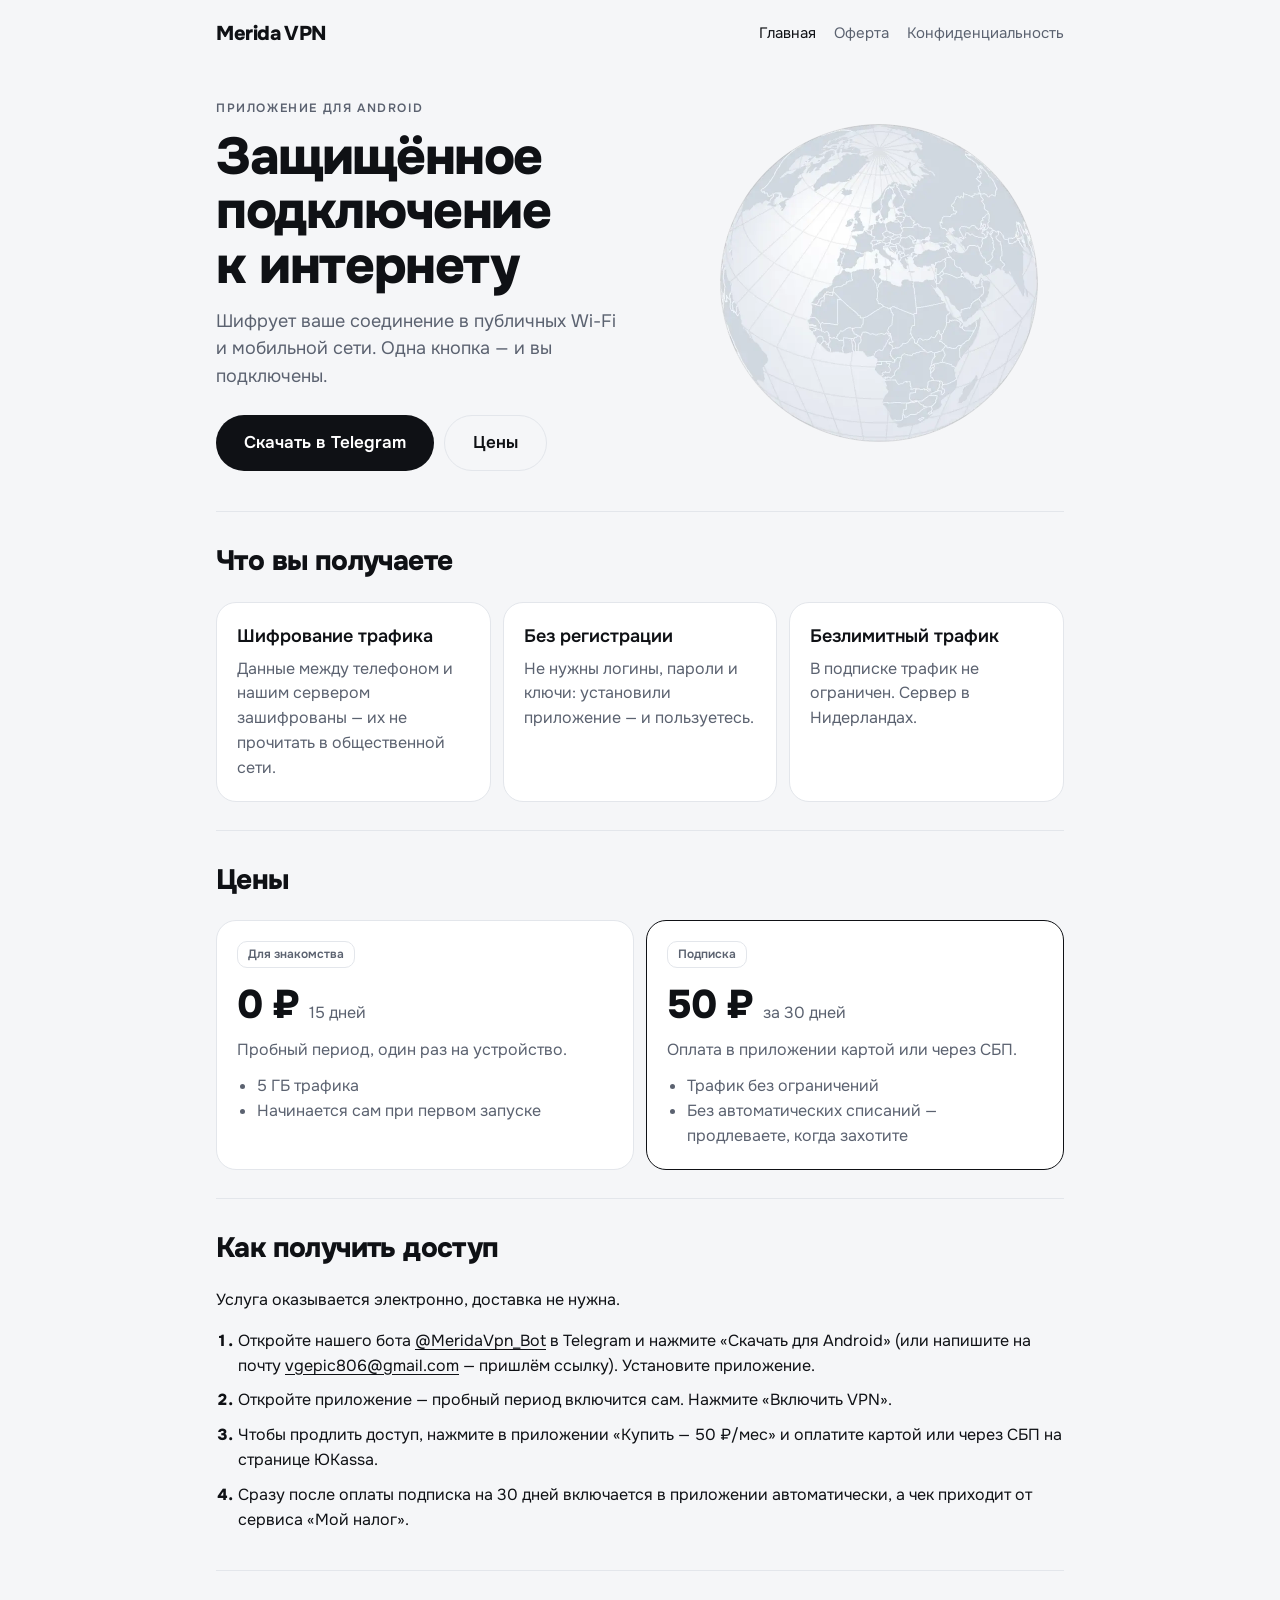
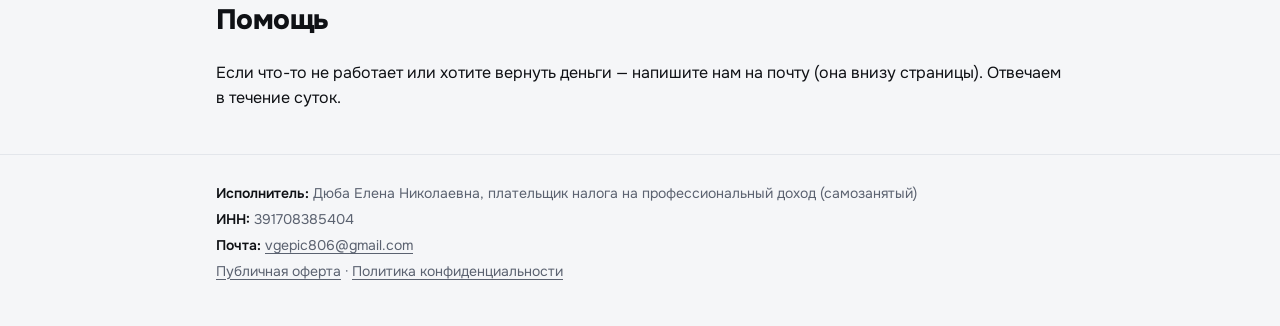
==== index.html @ 836cc964 "Site: download through @MeridaVpn_Bot Co-Authored-By: Claude Opus 5.5 <noreply@anthropic.com> Claude" ====
<!doctype html>
<html lang="ru">
<head>
<meta charset="utf-8">
<meta name="viewport" content="width=device-width, initial-scale=1">
<title>Merida VPN — защищённое подключение к интернету</title>
<meta name="description" content="Merida VPN: приложение для Android с защищённым VPN-подключением. 15 дней бесплатно, затем 50 ₽ в месяц.">
<link rel="stylesheet" href="style.css">
</head>
<body>
<div class="wrap">
  <header class="top">
    <a class="brand" href="index.html">Merida VPN</a>
    <nav class="links" aria-label="Разделы"><a href="index.html" aria-current="page">Главная</a><a href="oferta.html">Оферта</a><a href="privacy.html">Конфиденциальность</a></nav>
  </header>
  <main>
    <div class="hero">
      <div>
        <span class="eyebrow">Приложение для Android</span>
        <h1>Защищённое подключение к интернету</h1>
        <p class="lead">Шифрует ваше соединение в публичных Wi-Fi и мобильной сети. Одна кнопка — и вы подключены.</p>
        <div class="actions">
          <a class="btn" href="https://t.me/MeridaVpn_Bot">Скачать в Telegram</a>
          <a class="btn ghost" href="#price">Цены</a>
        </div>
      </div>
      <img class="dark-img" src="globe-dark.webp" width="720" height="720" alt="Планета в приложении: выбранная страна приближается и подсвечивается">
      <img class="light-img" src="globe-light.webp" width="720" height="720" alt="">
    </div>

    <section>
      <h2>Что вы получаете</h2>
      <div class="grid">
        <div class="card"><h3>Шифрование трафика</h3><p>Данные между телефоном и нашим сервером зашифрованы — их не прочитать в общественной сети.</p></div>
        <div class="card"><h3>Без регистрации</h3><p>Не нужны логины, пароли и ключи: установили приложение — и пользуетесь.</p></div>
        <div class="card"><h3>Безлимитный трафик</h3><p>В подписке трафик не ограничен. Сервер в Нидерландах.</p></div>
      </div>
    </section>

    <section id="price">
      <h2>Цены</h2>
      <div class="grid">
        <div class="card plan">
          <span class="tag">Для знакомства</span>
          <div class="price">0 ₽ <small>15 дней</small></div>
          <p>Пробный период, один раз на устройство.</p>
          <ul><li>5 ГБ трафика</li><li>Начинается сам при первом запуске</li></ul>
        </div>
        <div class="card plan main">
          <span class="tag">Подписка</span>
          <div class="price">50 ₽ <small>за 30 дней</small></div>
          <p>Оплата в приложении картой или через СБП.</p>
          <ul><li>Трафик без ограничений</li><li>Без автоматических списаний — продлеваете, когда захотите</li></ul>
        </div>
      </div>
    </section>

    <section id="how">
      <h2>Как получить доступ</h2>
      <p class="muted" style="margin-top:0">Услуга оказывается электронно, доставка не нужна.</p>
      <ol class="steps">
        <li>Откройте нашего бота <a href="https://t.me/MeridaVpn_Bot">@MeridaVpn_Bot</a> в Telegram и нажмите «Скачать для Android» (или напишите на почту <a href="mailto:vgepic806@gmail.com">vgepic806@gmail.com</a> — пришлём ссылку). Установите приложение.</li>
        <li>Откройте приложение — пробный период включится сам. Нажмите «Включить VPN».</li>
        <li>Чтобы продлить доступ, нажмите в приложении «Купить — 50 ₽/мес» и оплатите картой или через СБП на странице ЮKassa.</li>
        <li>Сразу после оплаты подписка на 30 дней включается в приложении автоматически, а чек приходит от сервиса «Мой налог».</li>
      </ol>
    </section>

    <section>
      <h2>Помощь</h2>
      <p style="margin-top:0">Если что-то не работает или хотите вернуть деньги — напишите нам на почту (она внизу страницы). Отвечаем в течение суток.</p>
    </section>
  </main>
</div>
<footer class="req">
  <div class="wrap">
    <p><b>Исполнитель:</b> Дюба Елена Николаевна, плательщик налога на профессиональный доход (самозанятый)</p>
    <p><b>ИНН:</b> 391708385404</p>
    <p><b>Почта:</b> <a href="mailto:vgepic806@gmail.com">vgepic806@gmail.com</a></p>
    <p><a href="oferta.html">Публичная оферта</a> · <a href="privacy.html">Политика конфиденциальности</a></p>
  </div>
</footer>
</body>
</html>
---- style.css ----
/* Сайт сервиса (GitHub Pages). Цвета и шрифт — как в приложении. */
@font-face { font-family: "Onest"; font-weight: 400; font-display: swap; src: url("fonts/onest_regular.ttf") format("truetype"); }
@font-face { font-family: "Onest"; font-weight: 600; font-display: swap; src: url("fonts/onest_semibold.ttf") format("truetype"); }
@font-face { font-family: "Onest"; font-weight: 800; font-display: swap; src: url("fonts/onest_extrabold.ttf") format("truetype"); }

:root {
  --bg: #F5F6F8; --fg: #0F1115; --sub: #5B6270; --surface: #FFFFFF; --border: #E3E6EB;
  --accent: #0F1115; --on-accent: #FFFFFF; --green: #1E9E63;
  color-scheme: light;
}
@media (prefers-color-scheme: dark) {
  :root {
    --bg: #0E1014; --fg: #F2F4F7; --sub: #8E95A3; --surface: #171A20; --border: #242833;
    --accent: #F2F4F7; --on-accent: #0E1014; --green: #4CC38A;
    color-scheme: dark;
  }
}

* { box-sizing: border-box; }
html { -webkit-text-size-adjust: 100%; }
body {
  margin: 0; background: var(--bg); color: var(--fg);
  font: 400 16px/1.55 "Onest", system-ui, -apple-system, "Segoe UI", Roboto, sans-serif;
}
a { color: inherit; text-underline-offset: 3px; }
.wrap { max-width: 880px; margin: 0 auto; padding: 0 16px; }

header.top { display: flex; align-items: center; gap: 16px; padding: 18px 0; }
.brand { font-weight: 800; font-size: 20px; letter-spacing: -0.4px; text-decoration: none; flex: 1; }
nav.links { display: flex; gap: 18px; font-size: 15px; color: var(--sub); }
nav.links a { text-decoration: none; }
nav.links a:hover, nav.links a[aria-current="page"] { color: var(--fg); }

.hero { display: grid; grid-template-columns: 1.1fr 0.9fr; align-items: center; gap: 24px; padding: 28px 0 40px; }
.eyebrow { font-size: 12px; font-weight: 600; letter-spacing: 1.6px; color: var(--sub); text-transform: uppercase; }
h1 { font-size: clamp(34px, 7vw, 52px); line-height: 1.05; letter-spacing: -1.4px; font-weight: 800; margin: 10px 0 14px; text-wrap: balance; }
.lead { font-size: 18px; color: var(--sub); margin: 0 0 24px; max-width: 34ch; }
.hero img { width: 100%; max-width: 360px; height: auto; justify-self: center; }
.hero .light-img { display: none; }
@media (prefers-color-scheme: light) { .hero .light-img { display: block; } .hero .dark-img { display: none; } }

.btn {
  display: inline-flex; align-items: center; justify-content: center; gap: 10px;
  height: 56px; padding: 0 28px; border-radius: 28px;
  background: var(--accent); color: var(--on-accent); font-weight: 600; font-size: 17px; text-decoration: none;
}
.btn.ghost { background: transparent; color: var(--fg); border: 1.5px solid var(--border); }
.actions { display: flex; flex-wrap: wrap; gap: 10px; }

section { padding: 28px 0; border-top: 1px solid var(--border); }
h2 { font-size: 28px; letter-spacing: -0.6px; font-weight: 800; margin: 0 0 18px; }
h3 { font-size: 18px; font-weight: 600; margin: 0 0 6px; }

.grid { display: grid; grid-template-columns: repeat(auto-fit, minmax(240px, 1fr)); gap: 12px; }
.card { background: var(--surface); border: 1px solid var(--border); border-radius: 20px; padding: 20px; }
.card p { margin: 0; color: var(--sub); }

.plan .price { font-size: 40px; font-weight: 800; letter-spacing: -1px; margin: 6px 0 2px; }
.plan .price small { font-size: 16px; font-weight: 400; color: var(--sub); letter-spacing: 0; }
.plan ul { margin: 12px 0 0; padding-left: 20px; color: var(--sub); }
.plan.main { border-color: var(--fg); }
.tag { display: inline-block; font-size: 12px; font-weight: 600; padding: 3px 10px; border-radius: 10px; border: 1px solid var(--border); color: var(--sub); }

ol.steps { margin: 0; padding-left: 22px; }
ol.steps li { margin-bottom: 10px; }
ol.steps li::marker { font-weight: 800; }

.doc { padding: 12px 0 40px; max-width: 720px; }
.doc h1 { font-size: clamp(28px, 6vw, 38px); }
.doc h2 { font-size: 20px; margin: 28px 0 8px; letter-spacing: -0.2px; }
.doc p, .doc li { color: var(--fg); }
.doc .muted { color: var(--sub); }

footer.req { border-top: 1px solid var(--border); padding: 24px 0 40px; color: var(--sub); font-size: 14px; }
footer.req b { color: var(--fg); font-weight: 600; }
footer.req p { margin: 4px 0; }

@media (max-width: 640px) {
  .hero { grid-template-columns: 1fr; padding-top: 8px; }
  .hero img { max-width: 260px; grid-row: 1; }
  nav.links { gap: 12px; font-size: 14px; }
  .btn { width: 100%; }
}
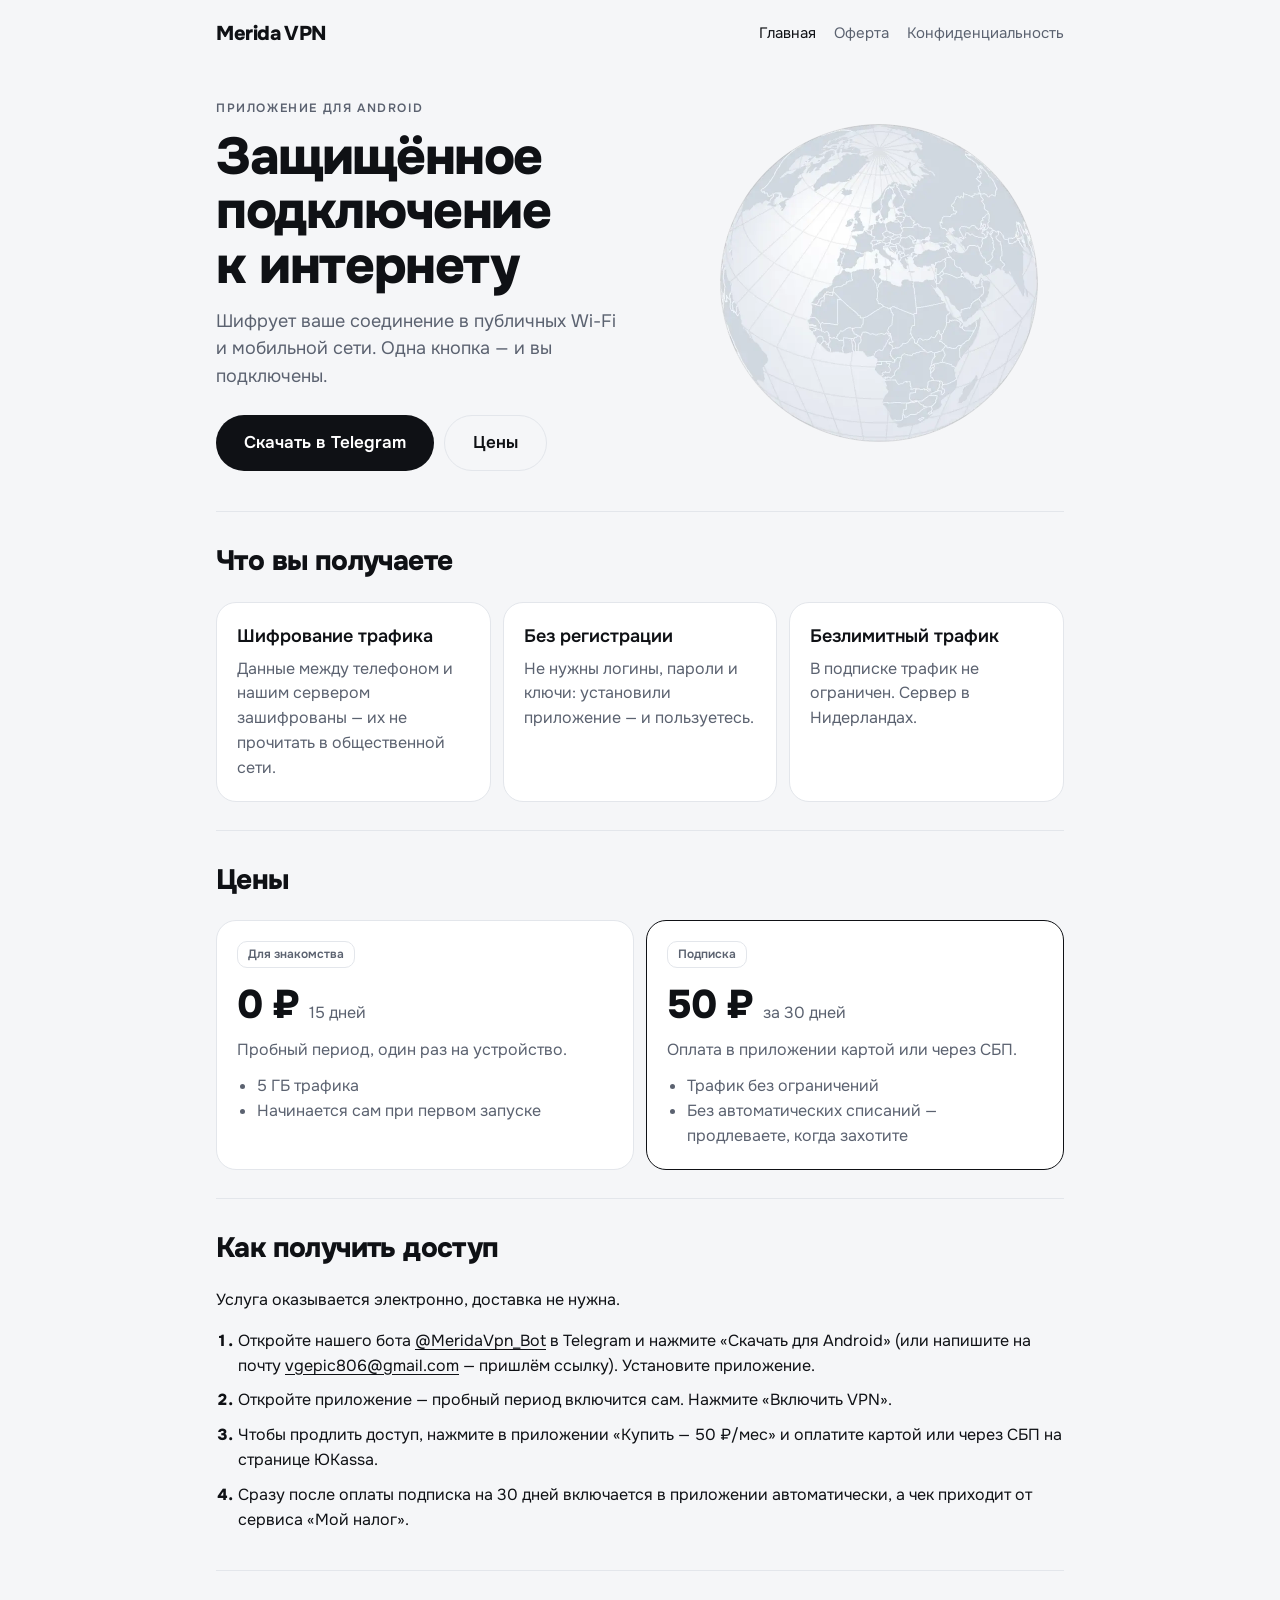
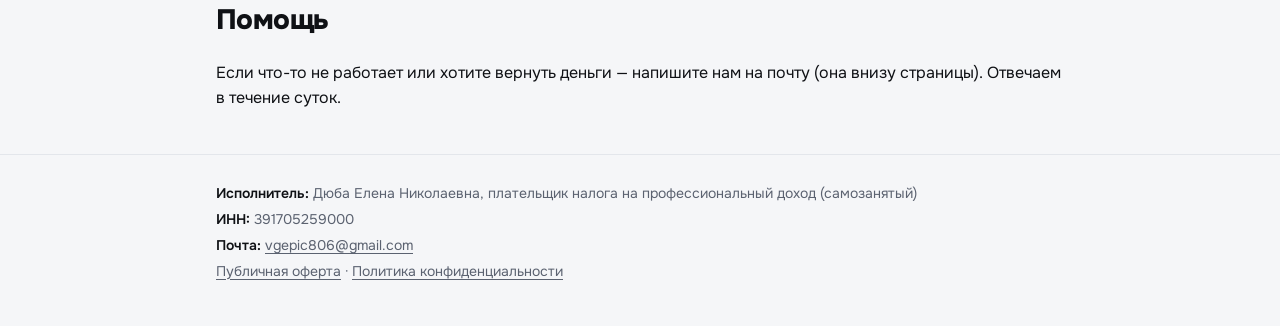
==== commit baf979f1: "Site: correct INN Co-Authored-By: Claude Opus 5.5 <noreply@anthropic.com> Claude-Session: https://cl" ====
--- a/index.html
+++ b/index.html
@@ -75,7 +75,7 @@
 <footer class="req">
   <div class="wrap">
     <p><b>Исполнитель:</b> Дюба Елена Николаевна, плательщик налога на профессиональный доход (самозанятый)</p>
-    <p><b>ИНН:</b> 391708385404</p>
+    <p><b>ИНН:</b> 391705259000</p>
     <p><b>Почта:</b> <a href="mailto:vgepic806@gmail.com">vgepic806@gmail.com</a></p>
     <p><a href="oferta.html">Публичная оферта</a> · <a href="privacy.html">Политика конфиденциальности</a></p>
   </div>
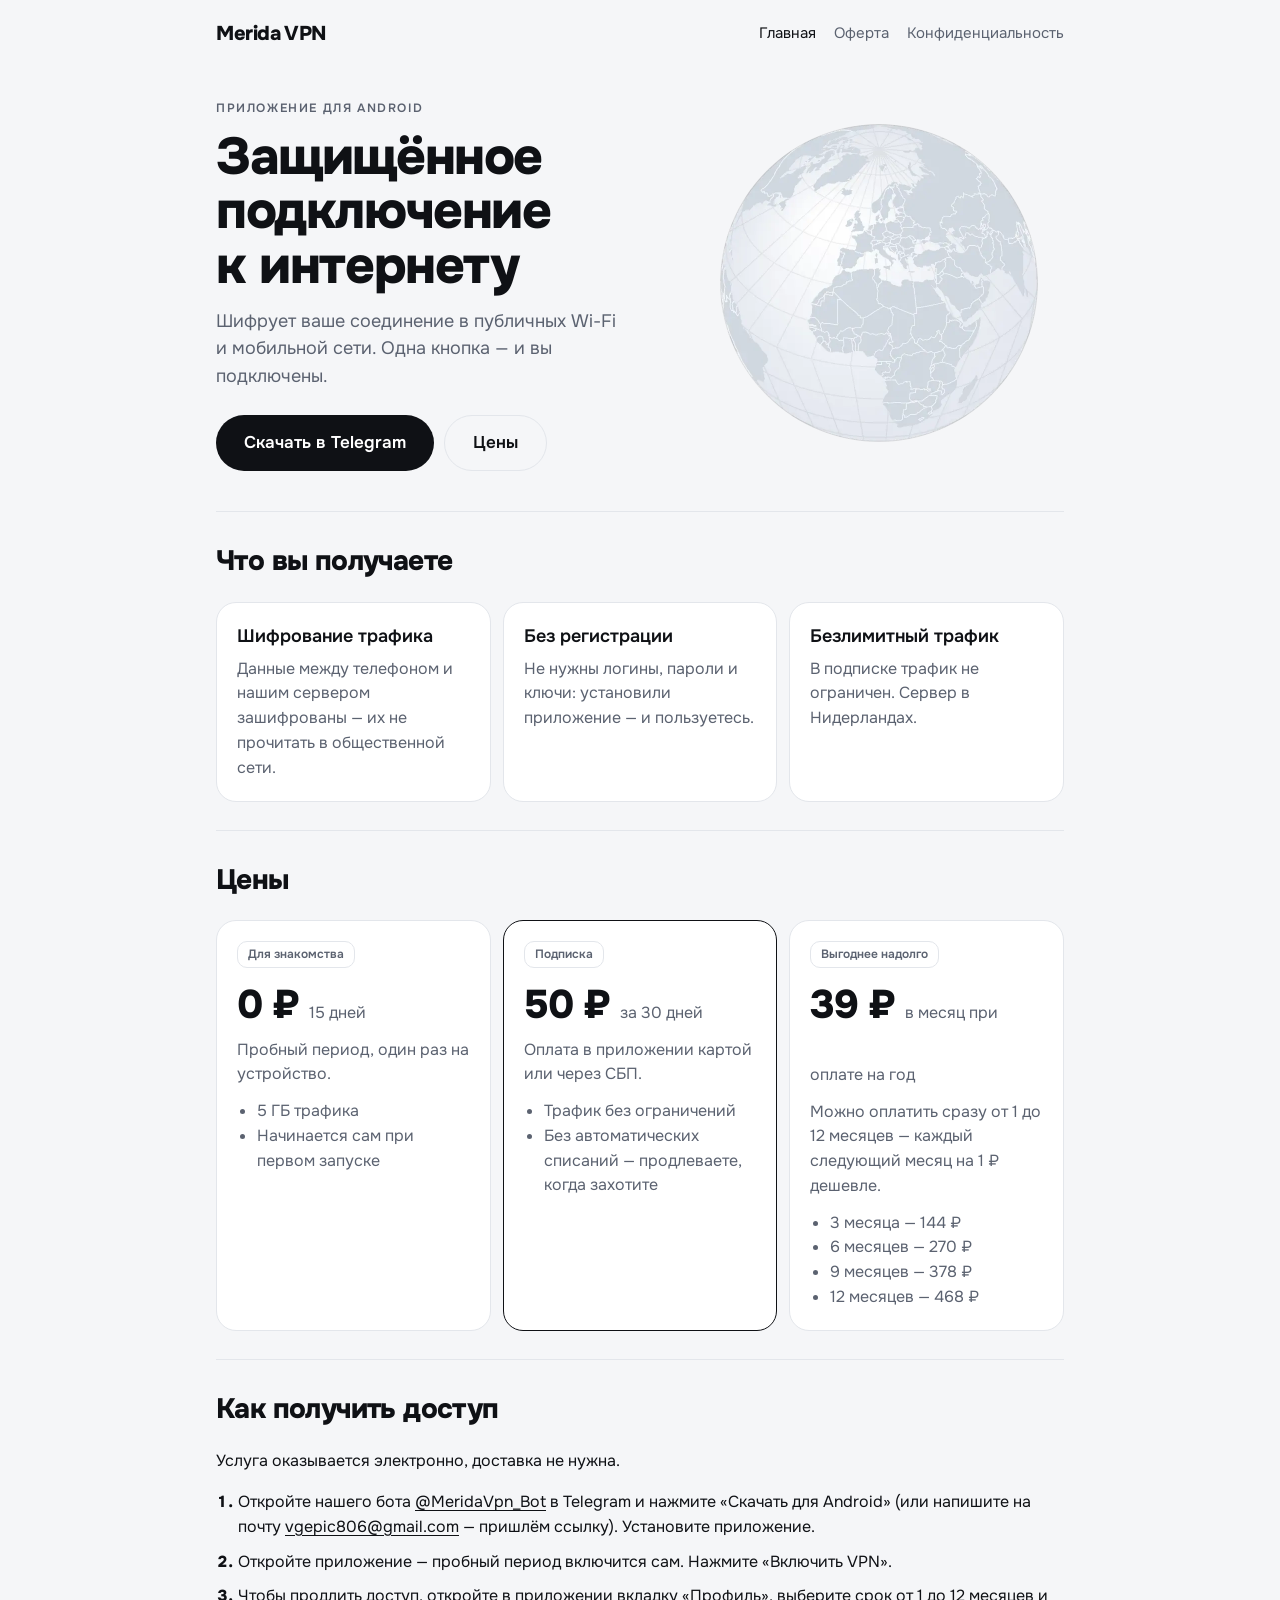
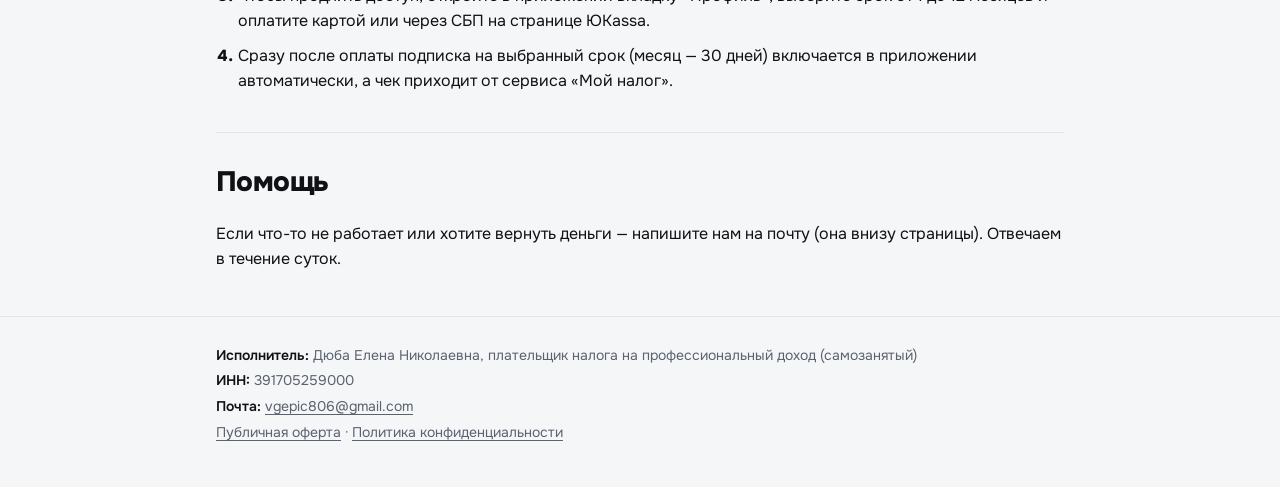
==== commit 69bc0435: "Site: multi-month prices, offer clause 3.2, bot archive Co-Authored-By: Claude Opus 5.5 <noreply@ant" ====
--- a/index.html
+++ b/index.html
@@ -4,7 +4,7 @@
 <meta charset="utf-8">
 <meta name="viewport" content="width=device-width, initial-scale=1">
 <title>Merida VPN — защищённое подключение к интернету</title>
-<meta name="description" content="Merida VPN: приложение для Android с защищённым VPN-подключением. 15 дней бесплатно, затем 50 ₽ в месяц.">
+<meta name="description" content="Merida VPN: приложение для Android с защищённым VPN-подключением. 15 дней бесплатно, затем от 39 ₽ в месяц.">
 <link rel="stylesheet" href="style.css">
 </head>
 <body>
@@ -52,6 +52,12 @@
           <p>Оплата в приложении картой или через СБП.</p>
           <ul><li>Трафик без ограничений</li><li>Без автоматических списаний — продлеваете, когда захотите</li></ul>
         </div>
+        <div class="card plan">
+          <span class="tag">Выгоднее надолго</span>
+          <div class="price">39 ₽ <small>в месяц при оплате на год</small></div>
+          <p>Можно оплатить сразу от 1 до 12 месяцев — каждый следующий месяц на 1 ₽ дешевле.</p>
+          <ul><li>3 месяца — 144 ₽</li><li>6 месяцев — 270 ₽</li><li>9 месяцев — 378 ₽</li><li>12 месяцев — 468 ₽</li></ul>
+        </div>
       </div>
     </section>
 
@@ -61,8 +67,8 @@
       <ol class="steps">
         <li>Откройте нашего бота <a href="https://t.me/MeridaVpn_Bot">@MeridaVpn_Bot</a> в Telegram и нажмите «Скачать для Android» (или напишите на почту <a href="mailto:vgepic806@gmail.com">vgepic806@gmail.com</a> — пришлём ссылку). Установите приложение.</li>
         <li>Откройте приложение — пробный период включится сам. Нажмите «Включить VPN».</li>
-        <li>Чтобы продлить доступ, нажмите в приложении «Купить — 50 ₽/мес» и оплатите картой или через СБП на странице ЮKassa.</li>
-        <li>Сразу после оплаты подписка на 30 дней включается в приложении автоматически, а чек приходит от сервиса «Мой налог».</li>
+        <li>Чтобы продлить доступ, откройте в приложении вкладку «Профиль», выберите срок от 1 до 12 месяцев и оплатите картой или через СБП на странице ЮKassa.</li>
+        <li>Сразу после оплаты подписка на выбранный срок (месяц — 30 дней) включается в приложении автоматически, а чек приходит от сервиса «Мой налог».</li>
       </ol>
     </section>
 
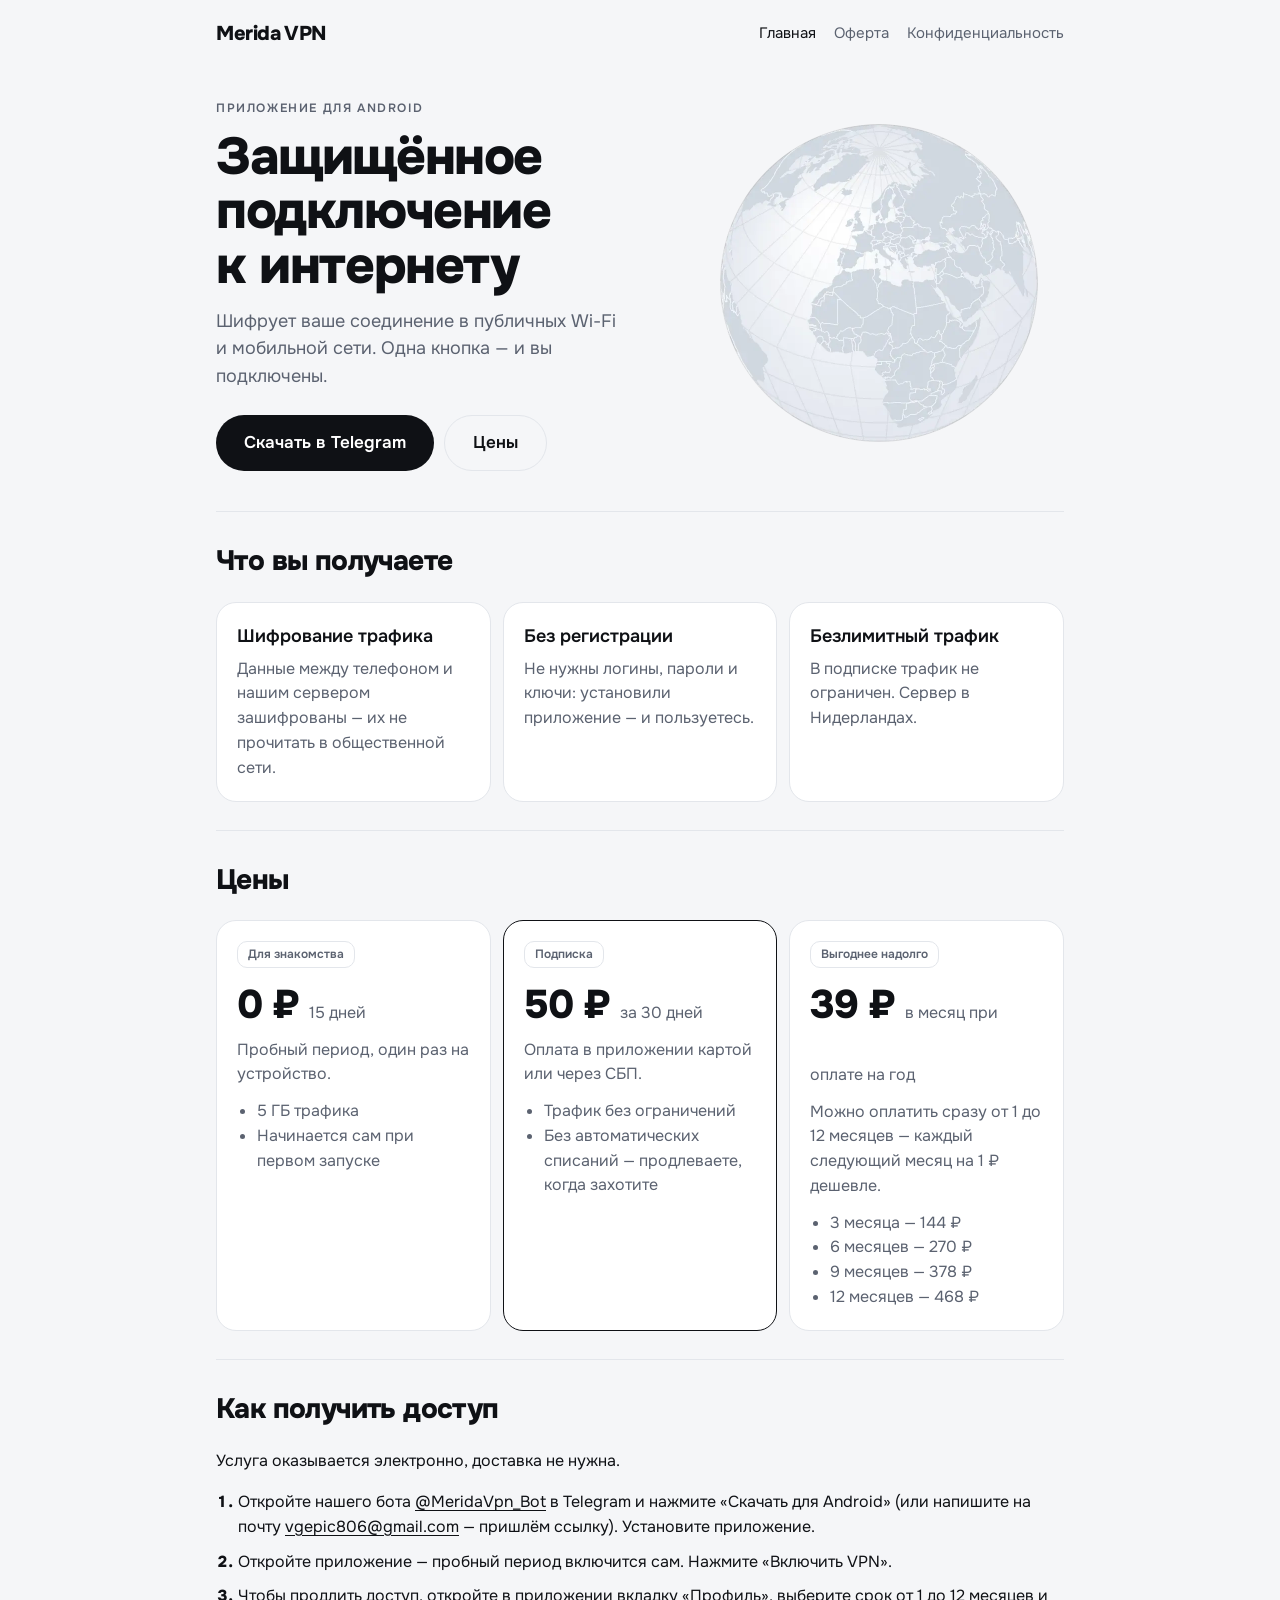
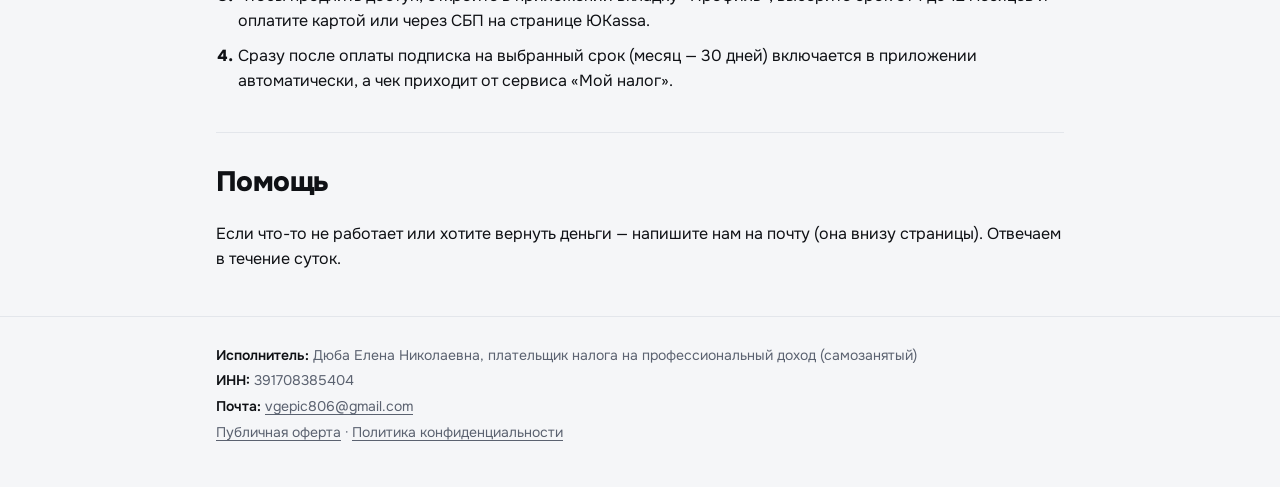
==== commit 2a6c48ad: "Fix INN of the self-employed contractor (as in the FNS certificate)" ====
--- a/index.html
+++ b/index.html
@@ -81,7 +81,7 @@
 <footer class="req">
   <div class="wrap">
     <p><b>Исполнитель:</b> Дюба Елена Николаевна, плательщик налога на профессиональный доход (самозанятый)</p>
-    <p><b>ИНН:</b> 391705259000</p>
+    <p><b>ИНН:</b> 391708385404</p>
     <p><b>Почта:</b> <a href="mailto:vgepic806@gmail.com">vgepic806@gmail.com</a></p>
     <p><a href="oferta.html">Публичная оферта</a> · <a href="privacy.html">Политика конфиденциальности</a></p>
   </div>
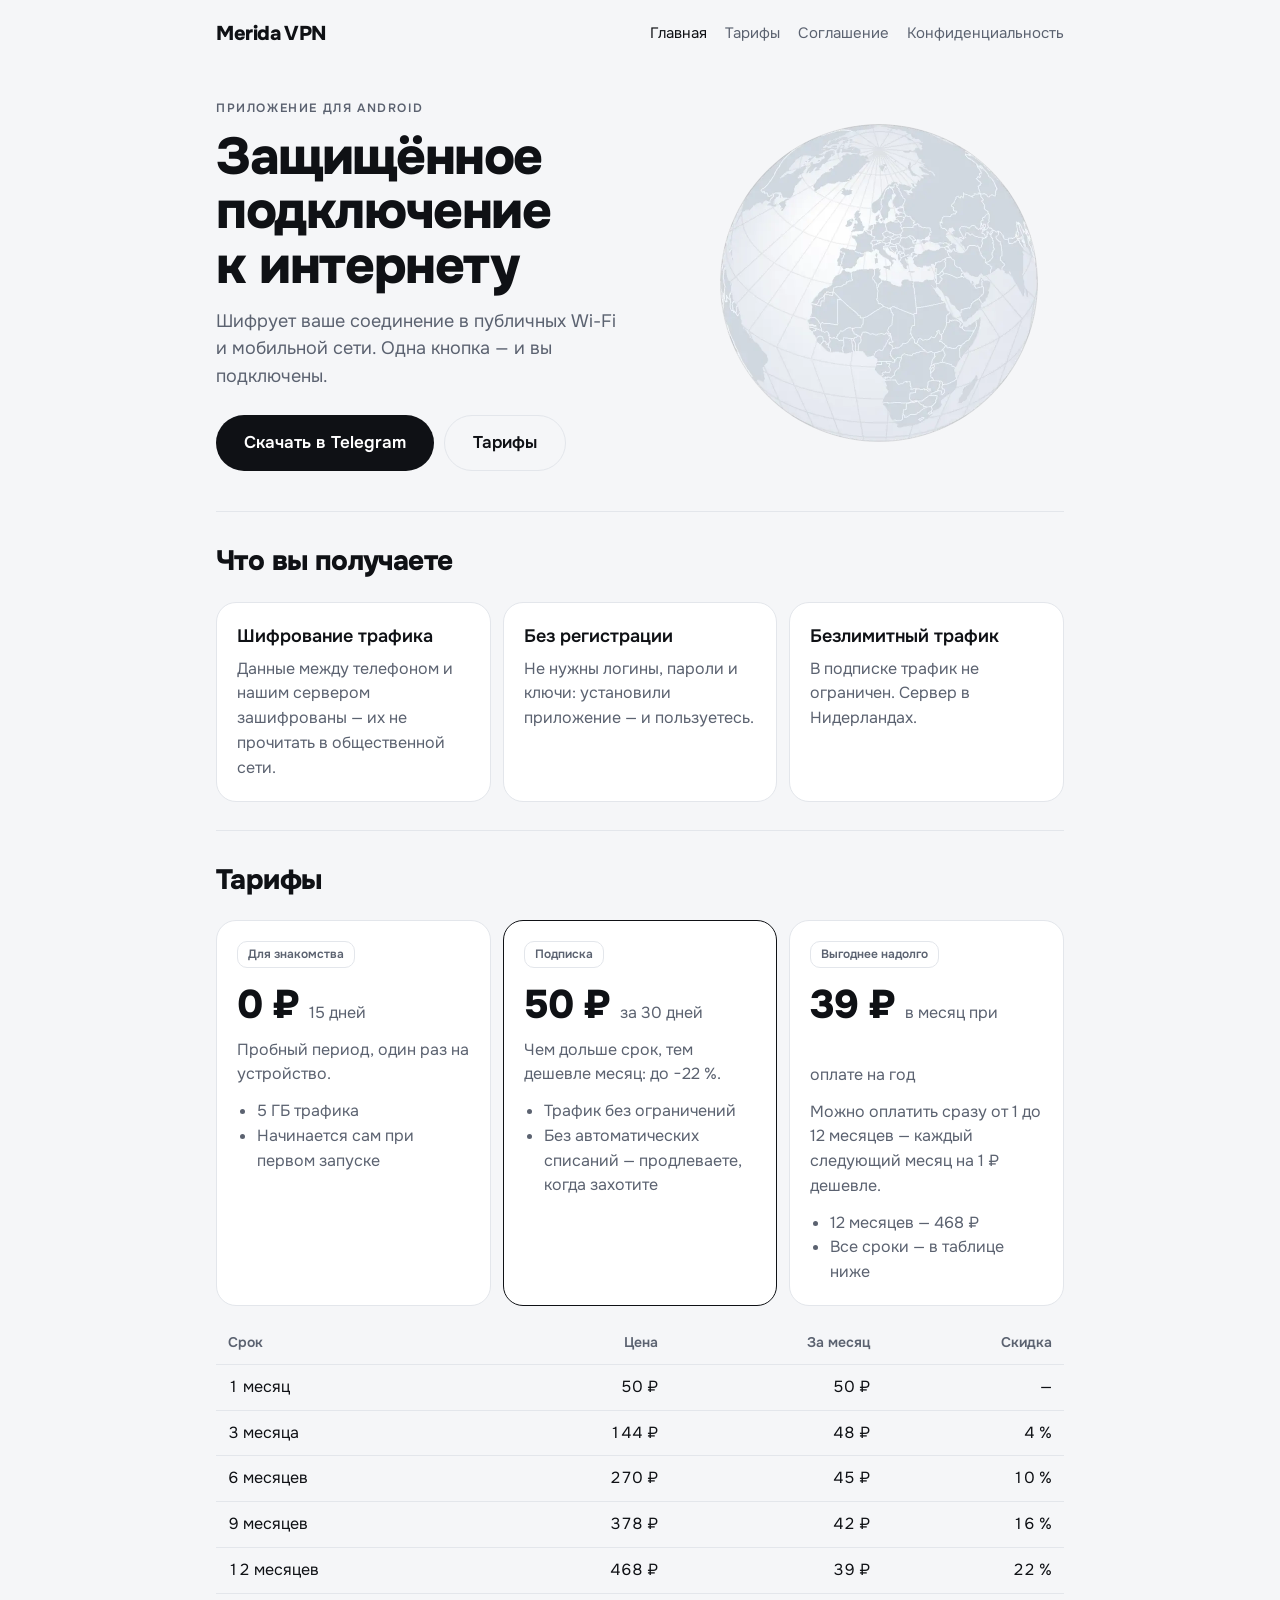
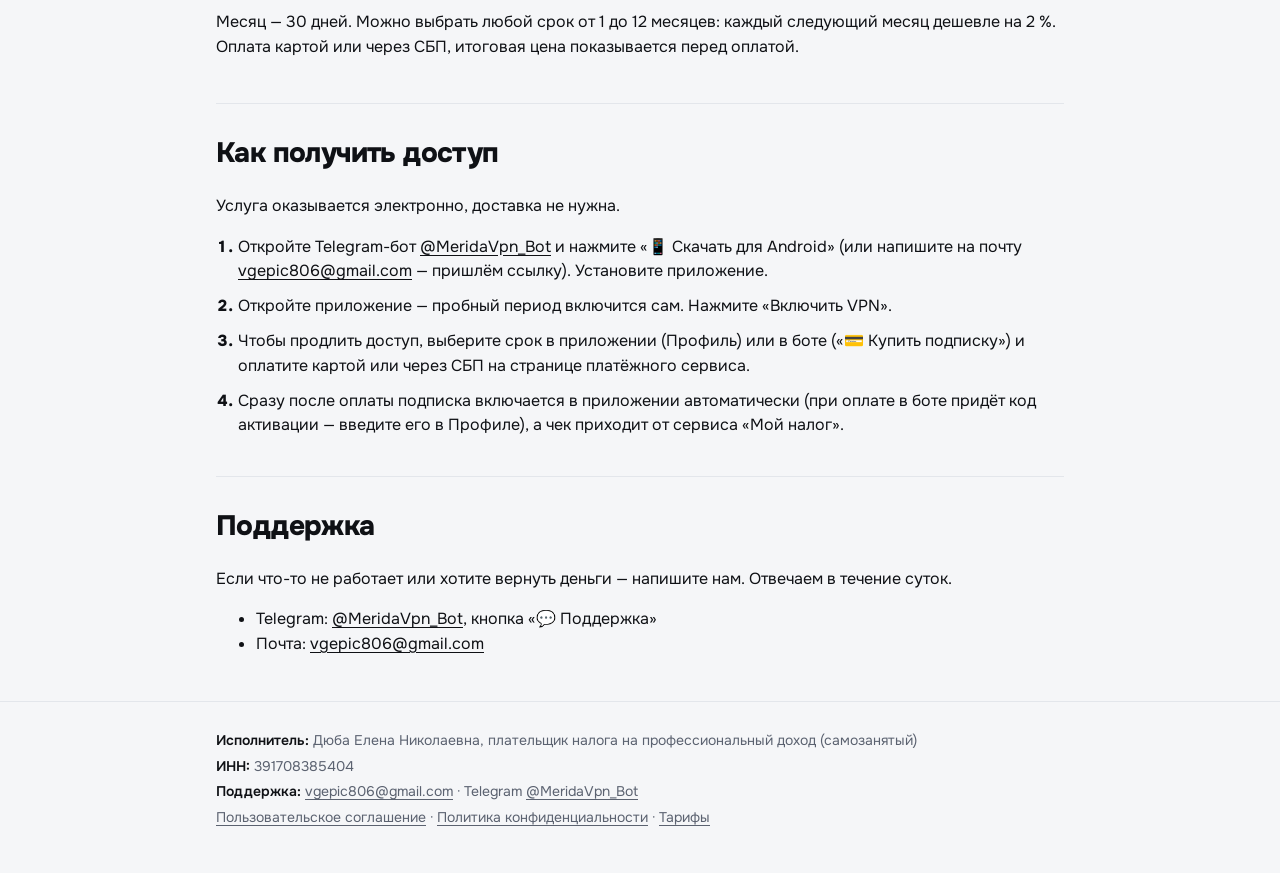
==== commit 0c49cae6: "Документы для Platega: соглашение, политика, тарифы, поддержка; новый код бота - «Пользовательское с" ====
--- a/index.html
+++ b/index.html
@@ -11,7 +11,7 @@
 <div class="wrap">
   <header class="top">
     <a class="brand" href="index.html">Merida VPN</a>
-    <nav class="links" aria-label="Разделы"><a href="index.html" aria-current="page">Главная</a><a href="oferta.html">Оферта</a><a href="privacy.html">Конфиденциальность</a></nav>
+    <nav class="links" aria-label="Разделы"><a href="index.html" aria-current="page">Главная</a><a href="#price">Тарифы</a><a href="oferta.html">Соглашение</a><a href="privacy.html">Конфиденциальность</a></nav>
   </header>
   <main>
     <div class="hero">
@@ -21,7 +21,7 @@
         <p class="lead">Шифрует ваше соединение в публичных Wi-Fi и мобильной сети. Одна кнопка — и вы подключены.</p>
         <div class="actions">
           <a class="btn" href="https://t.me/MeridaVpn_Bot">Скачать в Telegram</a>
-          <a class="btn ghost" href="#price">Цены</a>
+          <a class="btn ghost" href="#price">Тарифы</a>
         </div>
       </div>
       <img class="dark-img" src="globe-dark.webp" width="720" height="720" alt="Планета в приложении: выбранная страна приближается и подсвечивается">
@@ -38,7 +38,7 @@
     </section>
 
     <section id="price">
-      <h2>Цены</h2>
+      <h2>Тарифы</h2>
       <div class="grid">
         <div class="card plan">
           <span class="tag">Для знакомства</span>
@@ -49,32 +49,47 @@
         <div class="card plan main">
           <span class="tag">Подписка</span>
           <div class="price">50 ₽ <small>за 30 дней</small></div>
-          <p>Оплата в приложении картой или через СБП.</p>
+          <p>Чем дольше срок, тем дешевле месяц: до −22 %.</p>
           <ul><li>Трафик без ограничений</li><li>Без автоматических списаний — продлеваете, когда захотите</li></ul>
         </div>
         <div class="card plan">
           <span class="tag">Выгоднее надолго</span>
           <div class="price">39 ₽ <small>в месяц при оплате на год</small></div>
           <p>Можно оплатить сразу от 1 до 12 месяцев — каждый следующий месяц на 1 ₽ дешевле.</p>
-          <ul><li>3 месяца — 144 ₽</li><li>6 месяцев — 270 ₽</li><li>9 месяцев — 378 ₽</li><li>12 месяцев — 468 ₽</li></ul>
+          <ul><li>12 месяцев — 468 ₽</li><li>Все сроки — в таблице ниже</li></ul>
         </div>
       </div>
+      <div class="table"><table class="prices">
+        <thead><tr><th>Срок</th><th class="num">Цена</th><th class="num">За месяц</th><th class="num">Скидка</th></tr></thead>
+        <tbody>
+          <tr><td>1 месяц</td><td class="num">50 ₽</td><td class="num">50 ₽</td><td class="num">—</td></tr>
+          <tr><td>3 месяца</td><td class="num">144 ₽</td><td class="num">48 ₽</td><td class="num">4 %</td></tr>
+          <tr><td>6 месяцев</td><td class="num">270 ₽</td><td class="num">45 ₽</td><td class="num">10 %</td></tr>
+          <tr><td>9 месяцев</td><td class="num">378 ₽</td><td class="num">42 ₽</td><td class="num">16 %</td></tr>
+          <tr><td>12 месяцев</td><td class="num">468 ₽</td><td class="num">39 ₽</td><td class="num">22 %</td></tr>
+        </tbody>
+      </table></div>
+      <p class="muted">Месяц — 30 дней. Можно выбрать любой срок от 1 до 12 месяцев: каждый следующий месяц дешевле на 2 %. Оплата картой или через СБП, итоговая цена показывается перед оплатой.</p>
     </section>
 
     <section id="how">
       <h2>Как получить доступ</h2>
       <p class="muted" style="margin-top:0">Услуга оказывается электронно, доставка не нужна.</p>
       <ol class="steps">
-        <li>Откройте нашего бота <a href="https://t.me/MeridaVpn_Bot">@MeridaVpn_Bot</a> в Telegram и нажмите «Скачать для Android» (или напишите на почту <a href="mailto:vgepic806@gmail.com">vgepic806@gmail.com</a> — пришлём ссылку). Установите приложение.</li>
+        <li>Откройте Telegram-бот <a href="https://t.me/MeridaVpn_Bot">@MeridaVpn_Bot</a> и нажмите «📱 Скачать для Android» (или напишите на почту <a href="mailto:vgepic806@gmail.com">vgepic806@gmail.com</a> — пришлём ссылку). Установите приложение.</li>
         <li>Откройте приложение — пробный период включится сам. Нажмите «Включить VPN».</li>
-        <li>Чтобы продлить доступ, откройте в приложении вкладку «Профиль», выберите срок от 1 до 12 месяцев и оплатите картой или через СБП на странице ЮKassa.</li>
-        <li>Сразу после оплаты подписка на выбранный срок (месяц — 30 дней) включается в приложении автоматически, а чек приходит от сервиса «Мой налог».</li>
+        <li>Чтобы продлить доступ, выберите срок в приложении (Профиль) или в боте («💳 Купить подписку») и оплатите картой или через СБП на странице платёжного сервиса.</li>
+        <li>Сразу после оплаты подписка включается в приложении автоматически (при оплате в боте придёт код активации — введите его в Профиле), а чек приходит от сервиса «Мой налог».</li>
       </ol>
     </section>
 
-    <section>
-      <h2>Помощь</h2>
-      <p style="margin-top:0">Если что-то не работает или хотите вернуть деньги — напишите нам на почту (она внизу страницы). Отвечаем в течение суток.</p>
+    <section id="support">
+      <h2>Поддержка</h2>
+      <p style="margin-top:0">Если что-то не работает или хотите вернуть деньги — напишите нам. Отвечаем в течение суток.</p>
+      <ul>
+        <li>Telegram: <a href="https://t.me/MeridaVpn_Bot">@MeridaVpn_Bot</a>, кнопка «💬 Поддержка»</li>
+        <li>Почта: <a href="mailto:vgepic806@gmail.com">vgepic806@gmail.com</a></li>
+      </ul>
     </section>
   </main>
 </div>
@@ -82,8 +97,8 @@
   <div class="wrap">
     <p><b>Исполнитель:</b> Дюба Елена Николаевна, плательщик налога на профессиональный доход (самозанятый)</p>
     <p><b>ИНН:</b> 391708385404</p>
-    <p><b>Почта:</b> <a href="mailto:vgepic806@gmail.com">vgepic806@gmail.com</a></p>
-    <p><a href="oferta.html">Публичная оферта</a> · <a href="privacy.html">Политика конфиденциальности</a></p>
+    <p><b>Поддержка:</b> <a href="mailto:vgepic806@gmail.com">vgepic806@gmail.com</a> · Telegram <a href="https://t.me/MeridaVpn_Bot">@MeridaVpn_Bot</a></p>
+    <p><a href="oferta.html">Пользовательское соглашение</a> · <a href="privacy.html">Политика конфиденциальности</a> · <a href="#price">Тарифы</a></p>
   </div>
 </footer>
 </body>
--- a/style.css
+++ b/style.css
@@ -81,3 +81,10 @@
   nav.links { gap: 12px; font-size: 14px; }
   .btn { width: 100%; }
 }
+
+/* Таблица тарифов: на узком экране прокручивается внутри себя */
+.table { overflow-x: auto; margin: 16px 0 10px; }
+table.prices { width: 100%; border-collapse: collapse; font-variant-numeric: tabular-nums; }
+.prices th, .prices td { padding: 10px 12px; border-bottom: 1px solid var(--border); text-align: left; white-space: nowrap; }
+.prices th { color: var(--sub); font-weight: 600; font-size: 14px; }
+.prices .num { text-align: right; }
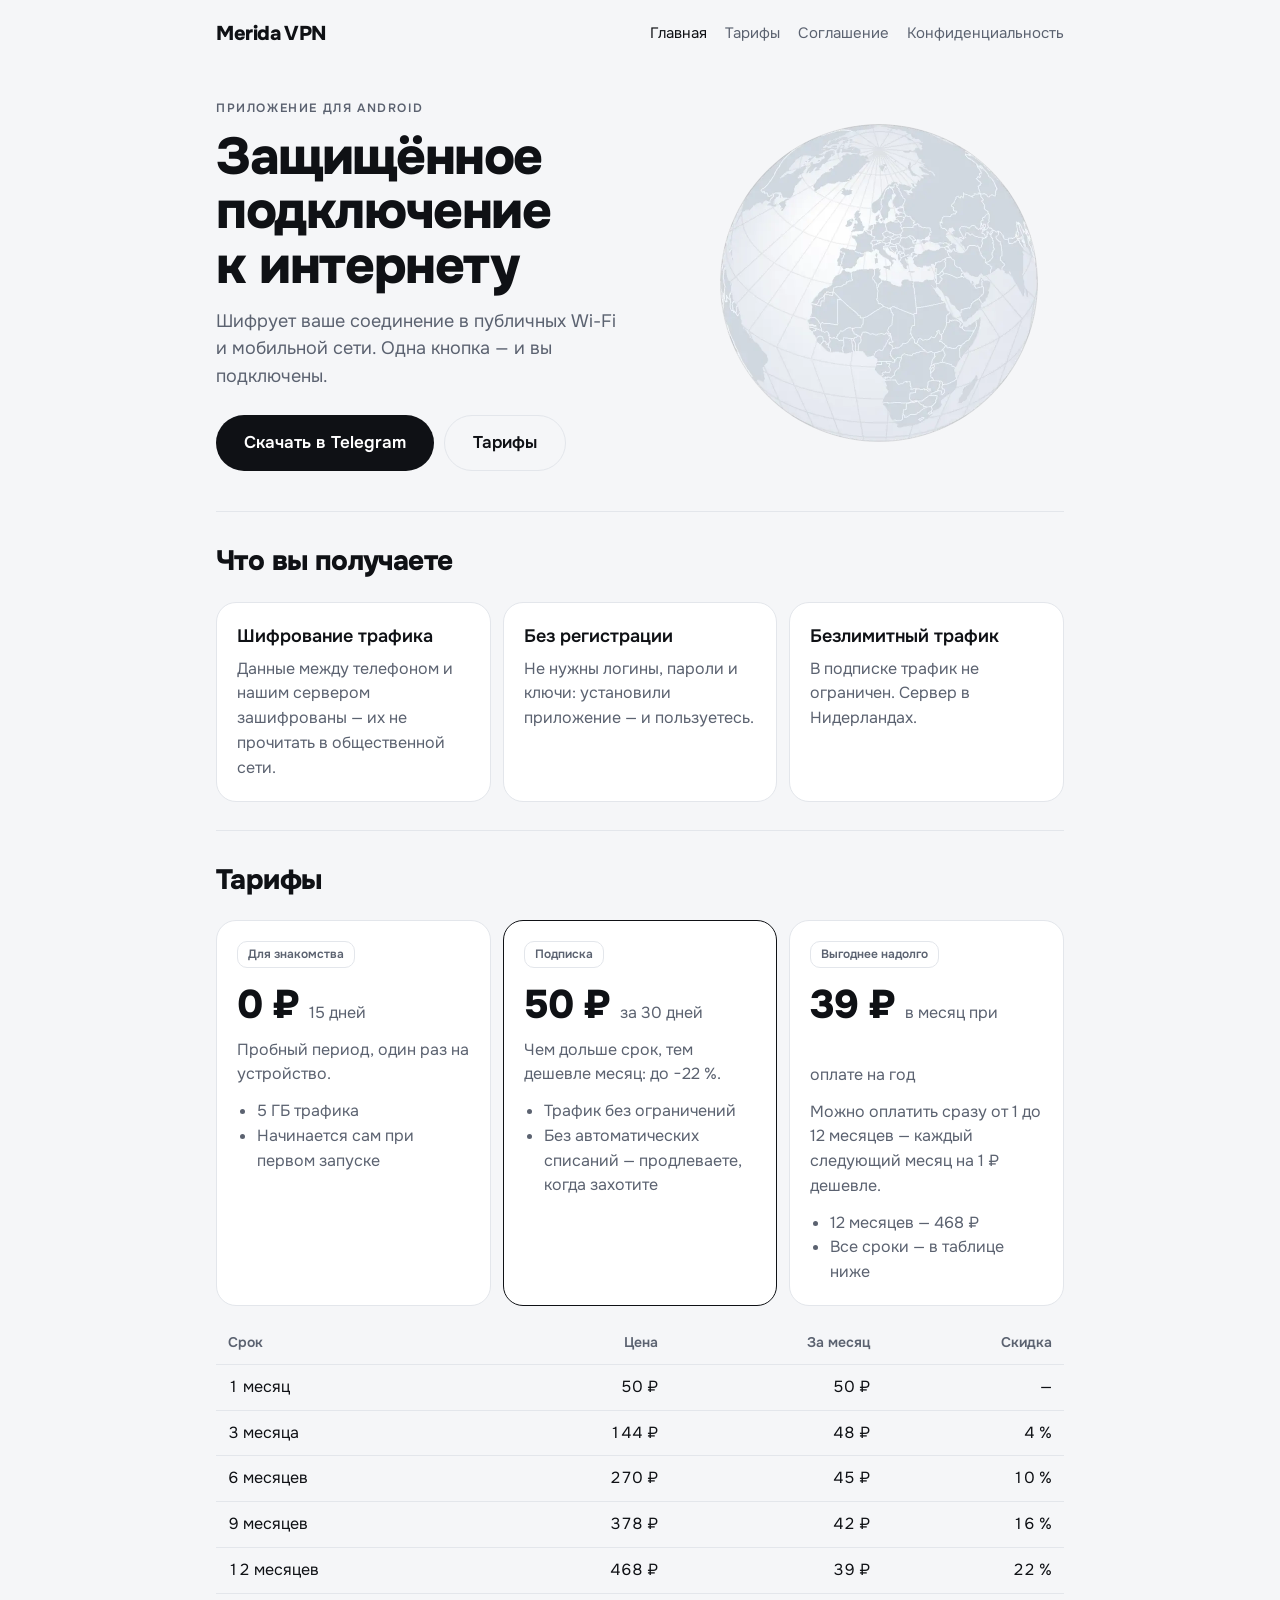
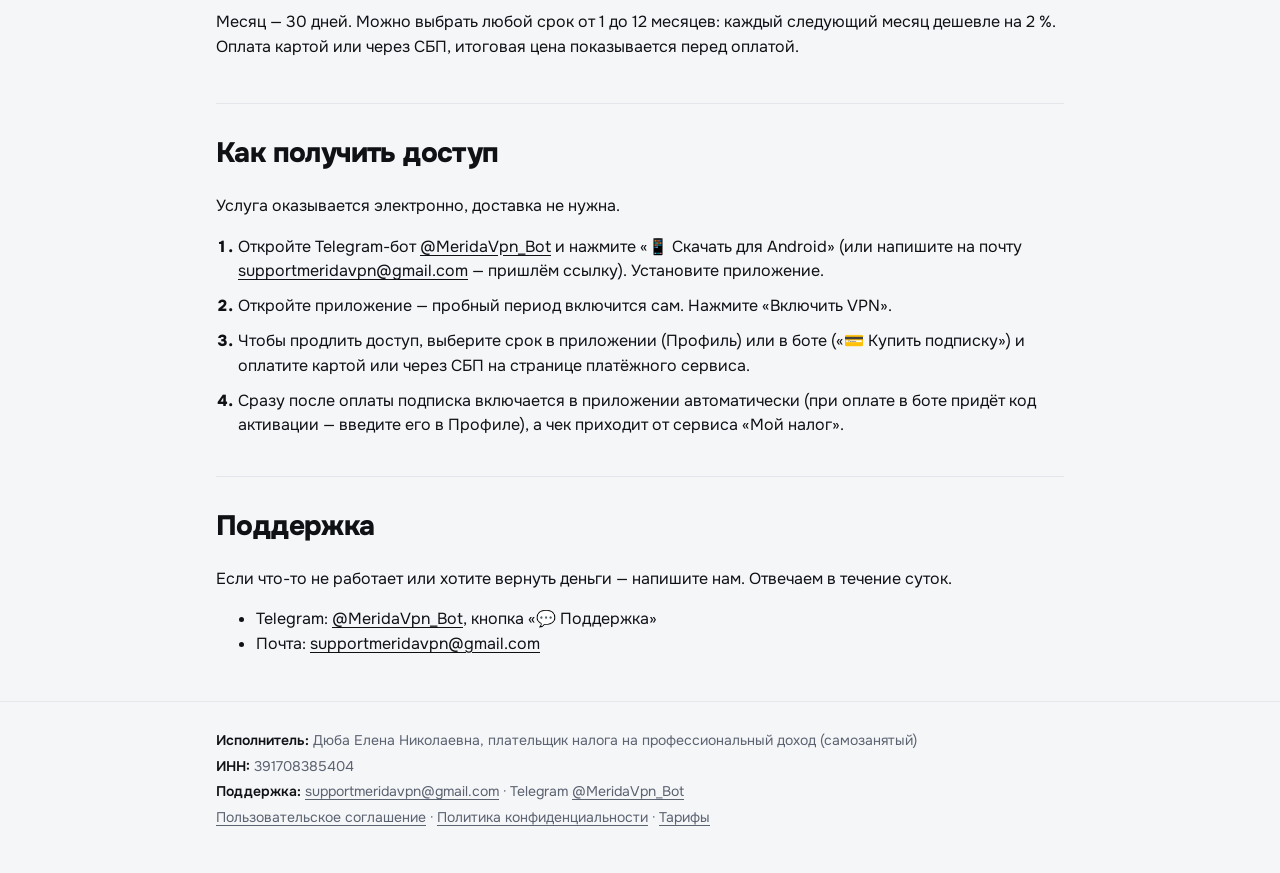
==== commit a7c30424: "Почта поддержки — supportmeridavpn@gmail.com (сайт, соглашение, политика, бот) Co-Authored-By: Claud" ====
--- a/index.html
+++ b/index.html
@@ -76,7 +76,7 @@
       <h2>Как получить доступ</h2>
       <p class="muted" style="margin-top:0">Услуга оказывается электронно, доставка не нужна.</p>
       <ol class="steps">
-        <li>Откройте Telegram-бот <a href="https://t.me/MeridaVpn_Bot">@MeridaVpn_Bot</a> и нажмите «📱 Скачать для Android» (или напишите на почту <a href="mailto:vgepic806@gmail.com">vgepic806@gmail.com</a> — пришлём ссылку). Установите приложение.</li>
+        <li>Откройте Telegram-бот <a href="https://t.me/MeridaVpn_Bot">@MeridaVpn_Bot</a> и нажмите «📱 Скачать для Android» (или напишите на почту <a href="mailto:supportmeridavpn@gmail.com">supportmeridavpn@gmail.com</a> — пришлём ссылку). Установите приложение.</li>
         <li>Откройте приложение — пробный период включится сам. Нажмите «Включить VPN».</li>
         <li>Чтобы продлить доступ, выберите срок в приложении (Профиль) или в боте («💳 Купить подписку») и оплатите картой или через СБП на странице платёжного сервиса.</li>
         <li>Сразу после оплаты подписка включается в приложении автоматически (при оплате в боте придёт код активации — введите его в Профиле), а чек приходит от сервиса «Мой налог».</li>
@@ -88,7 +88,7 @@
       <p style="margin-top:0">Если что-то не работает или хотите вернуть деньги — напишите нам. Отвечаем в течение суток.</p>
       <ul>
         <li>Telegram: <a href="https://t.me/MeridaVpn_Bot">@MeridaVpn_Bot</a>, кнопка «💬 Поддержка»</li>
-        <li>Почта: <a href="mailto:vgepic806@gmail.com">vgepic806@gmail.com</a></li>
+        <li>Почта: <a href="mailto:supportmeridavpn@gmail.com">supportmeridavpn@gmail.com</a></li>
       </ul>
     </section>
   </main>
@@ -97,7 +97,7 @@
   <div class="wrap">
     <p><b>Исполнитель:</b> Дюба Елена Николаевна, плательщик налога на профессиональный доход (самозанятый)</p>
     <p><b>ИНН:</b> 391708385404</p>
-    <p><b>Поддержка:</b> <a href="mailto:vgepic806@gmail.com">vgepic806@gmail.com</a> · Telegram <a href="https://t.me/MeridaVpn_Bot">@MeridaVpn_Bot</a></p>
+    <p><b>Поддержка:</b> <a href="mailto:supportmeridavpn@gmail.com">supportmeridavpn@gmail.com</a> · Telegram <a href="https://t.me/MeridaVpn_Bot">@MeridaVpn_Bot</a></p>
     <p><a href="oferta.html">Пользовательское соглашение</a> · <a href="privacy.html">Политика конфиденциальности</a> · <a href="#price">Тарифы</a></p>
   </div>
 </footer>
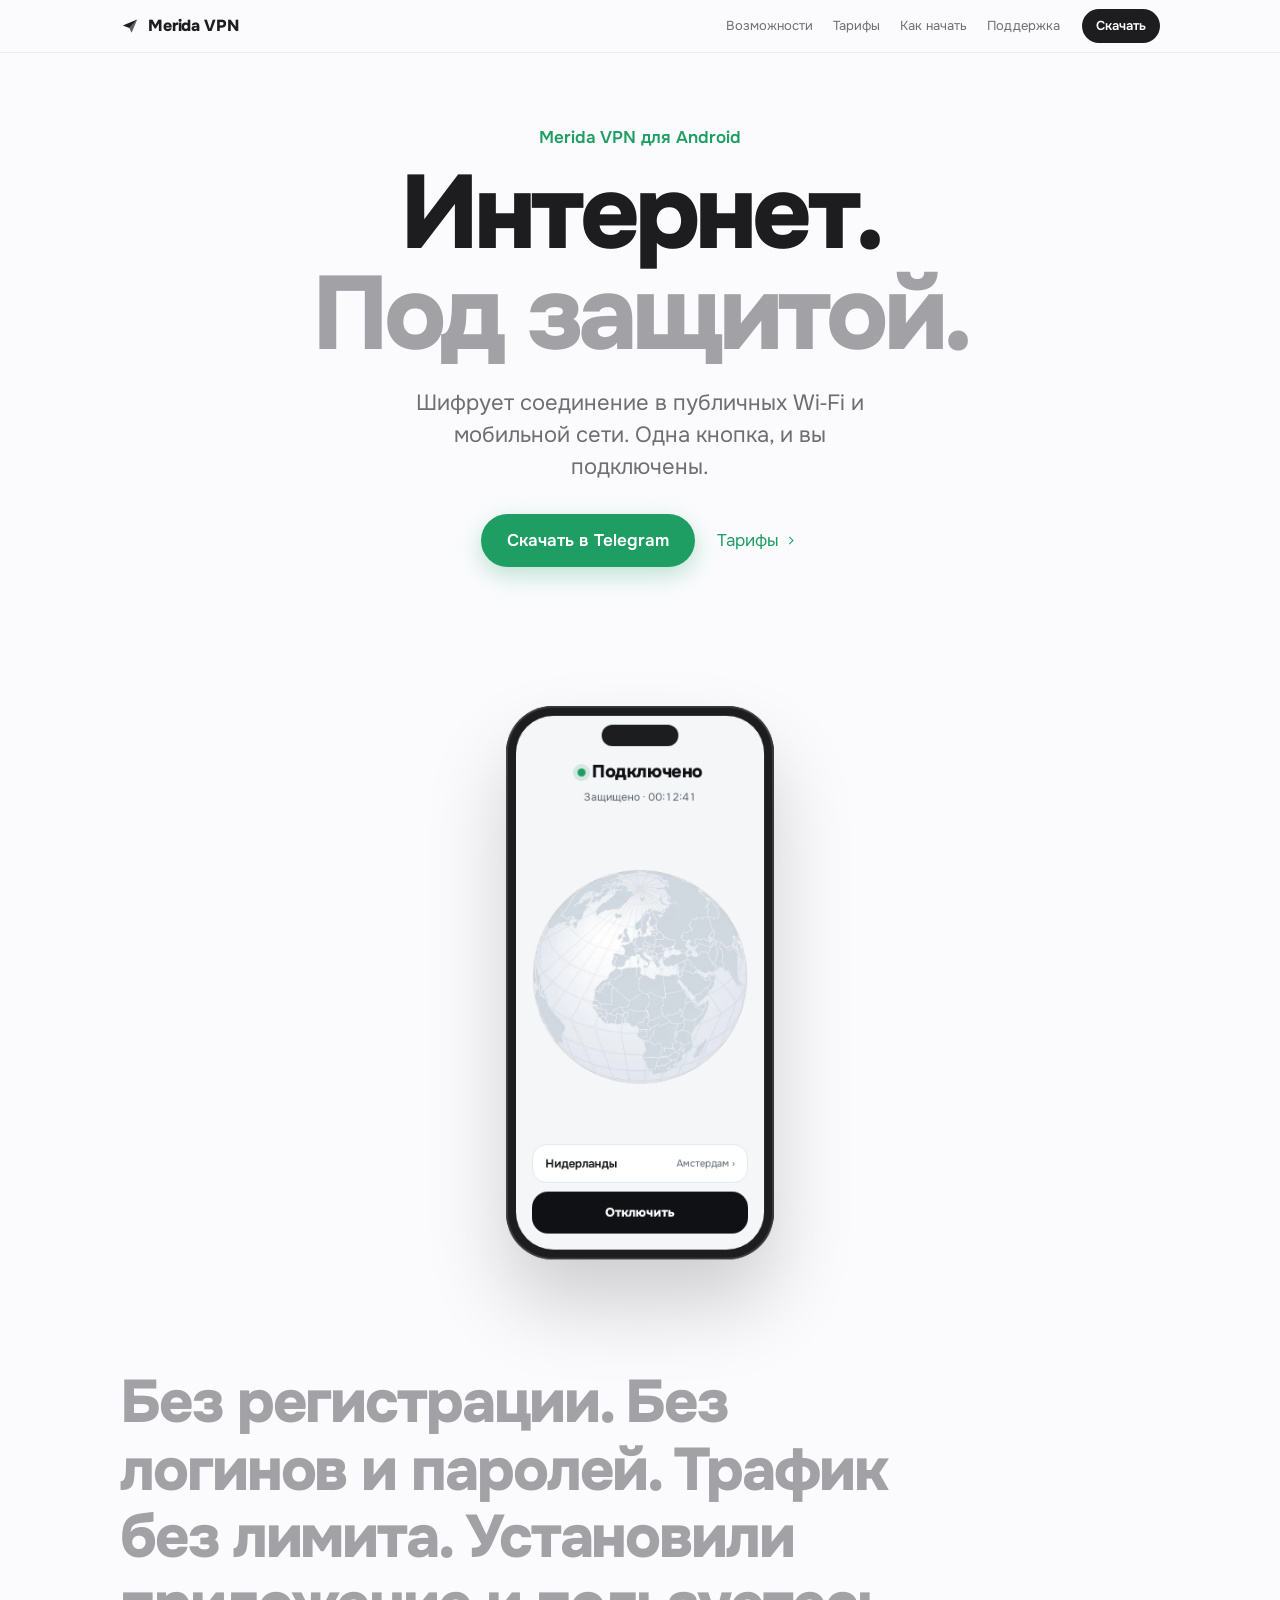
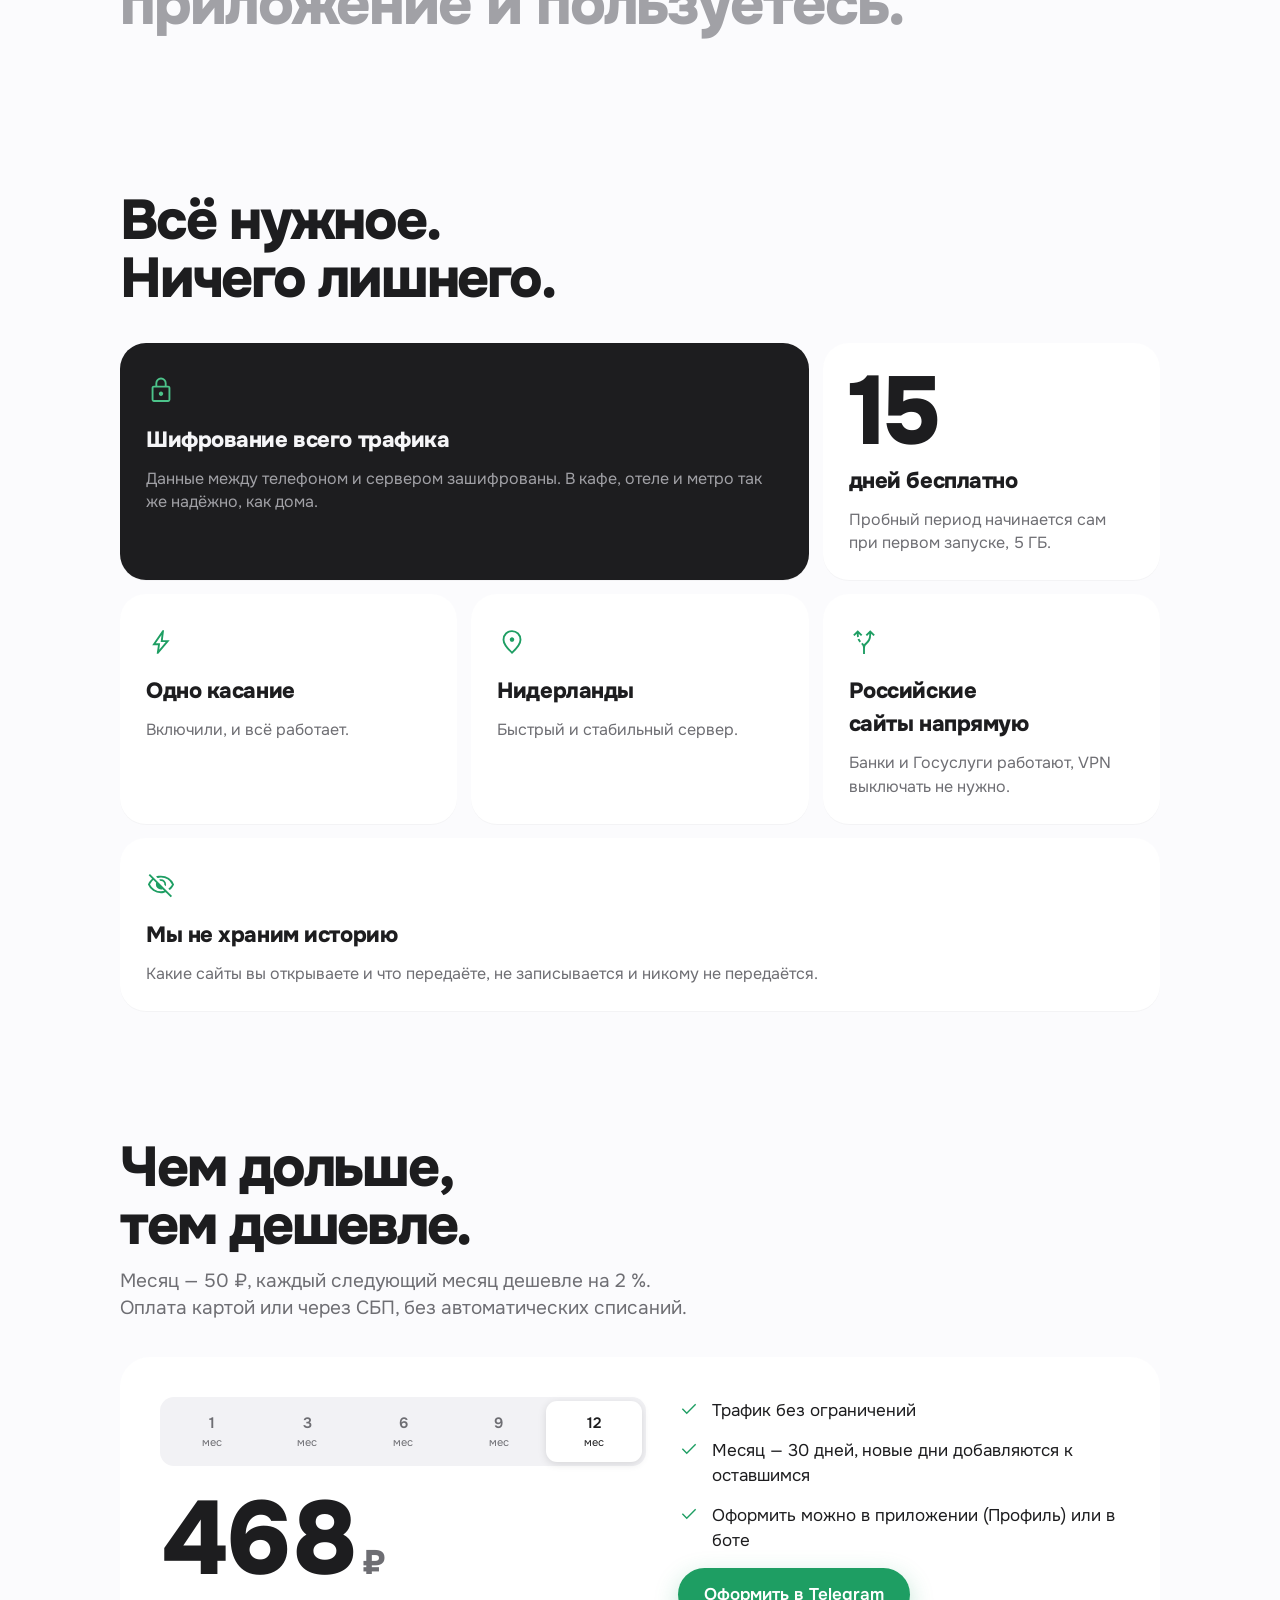
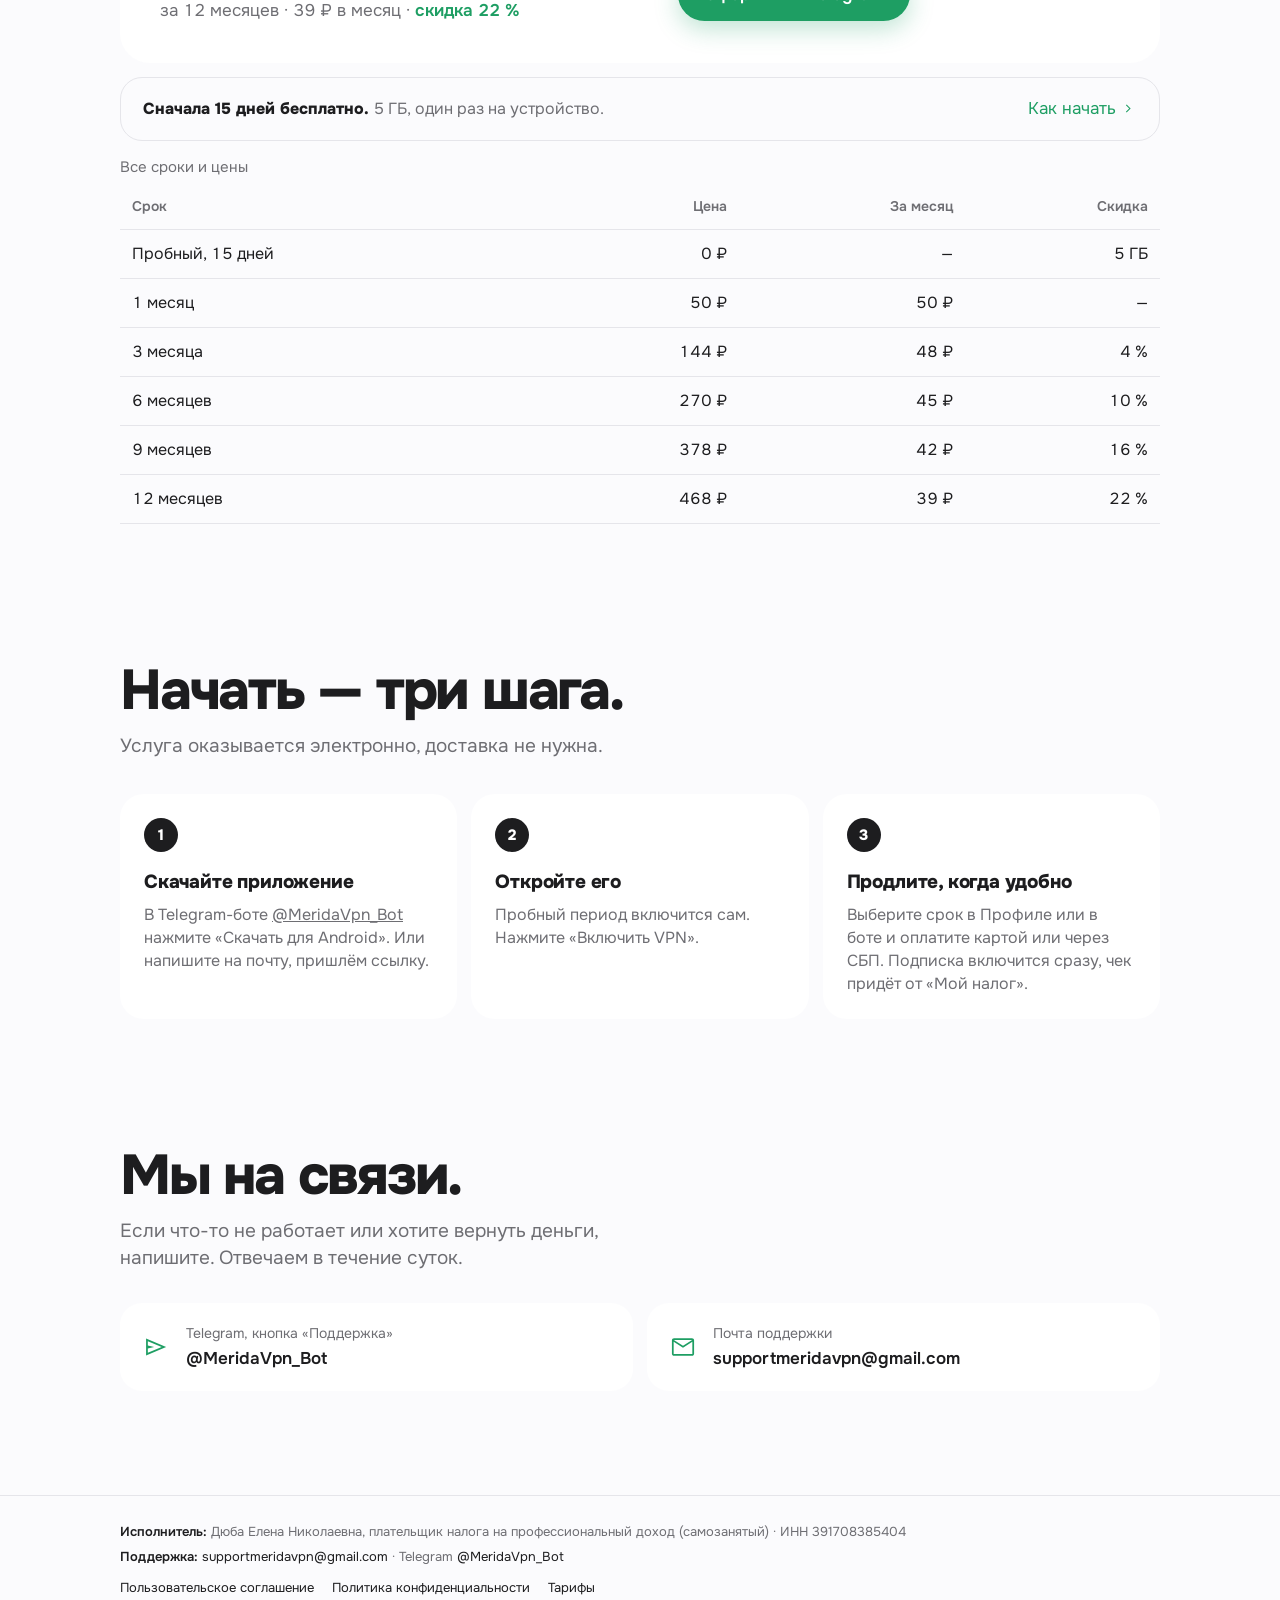
==== commit 7d9f6781: "Новый дизайн сайта (вариант A): светлый, как у Apple, с плавными анимациями - Главная: матовая шапка" ====
--- a/index.html
+++ b/index.html
@@ -2,104 +2,129 @@
 <html lang="ru">
 <head>
 <meta charset="utf-8">
-<meta name="viewport" content="width=device-width, initial-scale=1">
+<meta name="viewport" content="width=device-width, initial-scale=1, viewport-fit=cover">
 <title>Merida VPN — защищённое подключение к интернету</title>
 <meta name="description" content="Merida VPN: приложение для Android с защищённым VPN-подключением. 15 дней бесплатно, затем от 39 ₽ в месяц.">
+<meta name="theme-color" content="#FBFBFD">
+<meta property="og:title" content="Merida VPN — интернет под защитой">
+<meta property="og:description" content="Шифрует соединение в публичных Wi‑Fi и мобильной сети. 15 дней бесплатно, затем от 39 ₽ в месяц.">
+<meta property="og:image" content="https://hikingerop.github.io/globe-light.webp">
 <link rel="stylesheet" href="style.css">
+<script>document.documentElement.className += ' js';</script>
 </head>
 <body>
-<div class="wrap">
-  <header class="top">
-    <a class="brand" href="index.html">Merida VPN</a>
-    <nav class="links" aria-label="Разделы"><a href="index.html" aria-current="page">Главная</a><a href="#price">Тарифы</a><a href="oferta.html">Соглашение</a><a href="privacy.html">Конфиденциальность</a></nav>
-  </header>
-  <main>
-    <div class="hero">
+<header class="nav">
+  <div class="wrap">
+    <a class="brand" href="index.html"><svg viewBox="0 0 100 100" aria-hidden="true"><path d="M14 48 86 18 47 60z" fill="currentColor"></path><path d="M47 60 86 18 58 84z" fill="currentColor" opacity="0.7"></path></svg>Merida VPN</a>
+    <nav class="links" aria-label="Разделы"><a href="#features">Возможности</a><a href="#price">Тарифы</a><a href="#start">Как начать</a><a href="#support">Поддержка</a></nav>
+    <a class="pill" href="https://t.me/MeridaVpn_Bot">Скачать</a>
+  </div>
+</header>
+
+<main>
+  <section class="hero wrap">
+    <p class="eyebrow ld" style="--d:60ms">Merida VPN для Android</p>
+    <h1 class="ld" style="--d:160ms">Интернет.<span>Под защитой.</span></h1>
+    <p class="lead ld" style="--d:300ms">Шифрует соединение в публичных Wi‑Fi и мобильной сети. Одна кнопка, и вы подключены.</p>
+    <div class="cta ld" style="--d:420ms">
+      <a class="btn" href="https://t.me/MeridaVpn_Bot">Скачать в Telegram</a>
+      <a class="more" href="#price">Тарифы <svg class="ico" viewBox="0 -960 960 960" aria-hidden="true"><path d="m517.85-480-184-184L376-706.15 602.15-480 376-253.85 333.85-296l184-184Z"></path></svg></a>
+    </div>
+  </section>
+
+  <div class="stage">
+    <div class="phone" data-scrub role="img" aria-label="Приложение Merida VPN: подключено к серверу в Нидерландах">
+      <div class="screen">
+        <div class="st"><i></i>Подключено</div>
+        <div class="tm">Защищено · 00:12:41</div>
+        <img src="globe-light.webp" width="720" height="720" alt="">
+        <div class="srv">Нидерланды <small>Амстердам ›</small></div>
+        <div class="go">Отключить</div>
+      </div>
+    </div>
+  </div>
+
+  <section class="wrap">
+    <p class="words" data-words>Без регистрации. Без логинов и паролей. Трафик без лимита. Установили приложение и пользуетесь.</p>
+  </section>
+
+  <section class="block wrap" id="features">
+    <h2 class="rv">Всё нужное.<br>Ничего лишнего.</h2>
+    <div class="bento">
+      <div class="tile wide dark rv"><span class="ti"><svg class="ico" viewBox="0 -960 960 960" aria-hidden="true"><path d="M252.31-100q-29.92 0-51.12-21.19Q180-142.39 180-172.31v-375.38q0-29.92 21.19-51.12Q222.39-620 252.31-620H300v-80q0-74.92 52.54-127.46Q405.08-880 480-880q74.92 0 127.46 52.54Q660-774.92 660-700v80h47.69q29.92 0 51.12 21.19Q780-577.61 780-547.69v375.38q0 29.92-21.19 51.12Q737.61-100 707.69-100H252.31Zm0-60h455.38q5.39 0 8.85-3.46t3.46-8.85v-375.38q0-5.39-3.46-8.85t-8.85-3.46H252.31q-5.39 0-8.85 3.46t-3.46 8.85v375.38q0 5.39 3.46 8.85t8.85 3.46ZM480-290q29.15 0 49.58-20.42Q550-330.85 550-360t-20.42-49.58Q509.15-430 480-430t-49.58 20.42Q410-389.15 410-360t20.42 49.58Q450.85-290 480-290ZM360-620h240v-80q0-50-35-85t-85-35q-50 0-85 35t-35 85v80ZM240-160v-400 400Z"></path></svg></span><h3>Шифрование всего трафика</h3><p>Данные между телефоном и сервером зашифрованы. В кафе, отеле и метро так же надёжно, как дома.</p></div>
+      <div class="tile rv" style="--d:80ms"><div class="big">15</div><h3>дней бесплатно</h3><p>Пробный период начинается сам при первом запуске, 5 ГБ.</p></div>
+      <div class="tile half rv"><span class="ti"><svg class="ico" viewBox="0 -960 960 960" aria-hidden="true"><path d="m422-232 207-248H469l29-227-185 267h139l-30 208Zm-78.92 129.69 40-277.69h-185l329.61-475.77h49.23L537.31-540H757.3L392.31-102.31h-49.23ZM471-470Z"></path></svg></span><h3>Одно касание</h3><p>Включили, и всё работает.</p></div>
+      <div class="tile half rv" style="--d:80ms"><span class="ti"><svg class="ico" viewBox="0 -960 960 960" aria-hidden="true"><path d="M480.07-485.39q29.85 0 51.04-21.26 21.2-21.26 21.2-51.11 0-29.85-21.26-51.05Q509.79-630 479.93-630q-29.85 0-51.04 21.26-21.2 21.26-21.2 51.12 0 29.85 21.26 51.04 21.26 21.19 51.12 21.19ZM480-179.46q117.38-105.08 179.65-201.58 62.27-96.5 62.27-169.04 0-109.38-69.5-179.84-69.5-70.46-172.42-70.46-102.92 0-172.42 70.46-69.5 70.46-69.5 179.84 0 72.54 62.27 169.04 62.27 96.5 179.65 201.58Zm0 79.84Q329-230.46 253.54-343.15q-75.46-112.7-75.46-206.93 0-138.46 89.57-224.19Q357.23-860 480-860t212.35 85.73q89.57 85.73 89.57 224.19 0 94.23-75.46 206.93Q631-230.46 480-99.62Zm0-458.07Z"></path></svg></span><h3>Нидерланды</h3><p>Быстрый и стабильный сервер.</p></div>
+      <div class="tile rv" style="--d:160ms"><span class="ti"><svg class="ico" viewBox="0 -960 960 960" aria-hidden="true"><path d="M450-100v-174.23q0-55.23-16.23-84.54-16.23-29.31-45.77-55.69l42.77-42.77q12.77 11.77 25.5 27.35Q469-414.31 480-396.84q12.85-21.7 29.65-40.04 16.81-18.35 34.89-34.66 44.15-39.61 74.38-95.23 30.23-55.62 30.7-177.92l-73 73-42.77-42.16L680-860l146.15 146.15L784-671.69l-74.39-73.77q-.46 138.77-37.65 206.19-37.19 67.42-86.5 112.35-33.15 30.15-54.31 59.38Q510-338.31 510-274.23V-100h-60ZM259.15-634.15q-4.38-20.39-6.26-50.54-1.89-30.16-2.5-60.77L176-671.69l-42.15-42.16L280-860l146.15 146.15-42.77 42.16-73-72.39q-.38 27.16 1.81 52.39t5.35 43.54l-58.39 14Zm80.24 172.53q-18.08-20.23-35.04-47.26-16.96-27.04-28.27-59.97l57.77-14.38q8.46 23.15 20.88 43.12 12.42 19.96 27.42 35.73l-42.76 42.76Z"></path></svg></span><h3>Российские сайты напрямую</h3><p>Банки и Госуслуги работают, VPN выключать не нужно.</p></div>
+      <div class="tile full rv"><span class="ti"><svg class="ico" viewBox="0 -960 960 960" aria-hidden="true"><path d="M630.92-441.08 586-486q9-49.69-28.35-89.35Q520.31-615 466-606l-44.92-44.92q13.54-6.08 27.77-9.12 14.23-3.04 31.15-3.04 68.08 0 115.58 47.5T643.08-500q0 16.92-3.04 31.54-3.04 14.61-9.12 27.38Zm127.23 124.46L714-358q38-29 67.5-63.5T832-500q-50-101-143.5-160.5T480-720q-29 0-57 4t-55 12l-46.61-46.61q37.92-15.08 77.46-22.23Q438.39-780 480-780q140.61 0 253.61 77.54T898.46-500q-22.23 53.61-57.42 100.08-35.2 46.46-82.89 83.3Zm32.31 231.39L628.62-245.85q-30.77 11.39-68.2 18.62Q523-220 480-220q-141 0-253.61-77.54Q113.77-375.08 61.54-500q22.15-53 57.23-98.88 35.08-45.89 77.23-79.58l-110.77-112 42.16-42.15 705.22 705.22-42.15 42.16Zm-552.3-551.08q-31.7 25.23-61.66 60.66Q146.54-540.23 128-500q50 101 143.5 160.5T480-280q27.31 0 54.39-4.62 27.07-4.61 45.92-9.53L529.69-346q-10.23 4.15-23.69 6.61-13.46 2.47-26 2.47-68.08 0-115.58-47.5T316.92-500q0-12.15 2.47-25.42 2.46-13.27 6.61-24.27l-87.84-86.62ZM541-531Zm-131.77 65.77Z"></path></svg></span><h3>Мы не храним историю</h3><p>Какие сайты вы открываете и что передаёте, не записывается и никому не передаётся.</p></div>
+    </div>
+  </section>
+
+  <section class="block wrap" id="price">
+    <h2 class="rv">Чем дольше,<br>тем дешевле.</h2>
+    <p class="sub2 rv">Месяц — 50 ₽, каждый следующий месяц дешевле на 2 %. Оплата картой или через СБП, без автоматических списаний.</p>
+    <div class="plan rv" data-plan>
       <div>
-        <span class="eyebrow">Приложение для Android</span>
-        <h1>Защищённое подключение к интернету</h1>
-        <p class="lead">Шифрует ваше соединение в публичных Wi-Fi и мобильной сети. Одна кнопка — и вы подключены.</p>
-        <div class="actions">
-          <a class="btn" href="https://t.me/MeridaVpn_Bot">Скачать в Telegram</a>
-          <a class="btn ghost" href="#price">Тарифы</a>
+        <div class="seg" role="radiogroup" aria-label="Срок подписки" data-seg>
+          <span class="knob" aria-hidden="true"></span>
+          <button type="button" role="radio" aria-checked="false" data-m="1">1<small>мес</small></button>
+          <button type="button" role="radio" aria-checked="false" data-m="3">3<small>мес</small></button>
+          <button type="button" role="radio" aria-checked="false" data-m="6">6<small>мес</small></button>
+          <button type="button" role="radio" aria-checked="false" data-m="9">9<small>мес</small></button>
+          <button type="button" role="radio" aria-checked="true" data-m="12">12<small>мес</small></button>
         </div>
+        <div class="price-line"><span class="price-big" data-price>468</span><span class="price-cur">₽</span></div>
+        <p class="per"><span data-term>за 12 месяцев</span> · <span data-per>39</span> ₽ в месяц · <b data-off>скидка 22 %</b></p>
       </div>
-      <img class="dark-img" src="globe-dark.webp" width="720" height="720" alt="Планета в приложении: выбранная страна приближается и подсвечивается">
-      <img class="light-img" src="globe-light.webp" width="720" height="720" alt="">
+      <ul class="checks">
+        <li><svg class="ico" viewBox="0 -960 960 960" aria-hidden="true"><path d="M382-253.85 168.62-467.23 211.38-510 382-339.38 748.62-706l42.76 42.77L382-253.85Z"></path></svg><span>Трафик без ограничений</span></li>
+        <li><svg class="ico" viewBox="0 -960 960 960" aria-hidden="true"><path d="M382-253.85 168.62-467.23 211.38-510 382-339.38 748.62-706l42.76 42.77L382-253.85Z"></path></svg><span>Месяц — 30 дней, новые дни добавляются к оставшимся</span></li>
+        <li><svg class="ico" viewBox="0 -960 960 960" aria-hidden="true"><path d="M382-253.85 168.62-467.23 211.38-510 382-339.38 748.62-706l42.76 42.77L382-253.85Z"></path></svg><span>Оформить можно в приложении (Профиль) или в боте</span></li>
+        <li><a class="btn" href="https://t.me/MeridaVpn_Bot">Оформить в Telegram</a></li>
+      </ul>
     </div>
+    <div class="trial rv"><span><b>Сначала 15 дней бесплатно.</b> 5 ГБ, один раз на устройство.</span><a class="more" href="#start">Как начать <svg class="ico" viewBox="0 -960 960 960" aria-hidden="true"><path d="m517.85-480-184-184L376-706.15 602.15-480 376-253.85 333.85-296l184-184Z"></path></svg></a></div>
+    <div class="table rv"><table class="prices">
+      <caption class="sub2" style="text-align:left; margin: 0 0 6px; font-size: 15px">Все сроки и цены</caption>
+      <thead><tr><th>Срок</th><th class="num">Цена</th><th class="num">За месяц</th><th class="num">Скидка</th></tr></thead>
+      <tbody>
+        <tr><td>Пробный, 15 дней</td><td class="num">0 ₽</td><td class="num">—</td><td class="num">5 ГБ</td></tr>
+        <tr><td>1 месяц</td><td class="num">50 ₽</td><td class="num">50 ₽</td><td class="num">—</td></tr>
+        <tr><td>3 месяца</td><td class="num">144 ₽</td><td class="num">48 ₽</td><td class="num">4 %</td></tr>
+        <tr><td>6 месяцев</td><td class="num">270 ₽</td><td class="num">45 ₽</td><td class="num">10 %</td></tr>
+        <tr><td>9 месяцев</td><td class="num">378 ₽</td><td class="num">42 ₽</td><td class="num">16 %</td></tr>
+        <tr><td>12 месяцев</td><td class="num">468 ₽</td><td class="num">39 ₽</td><td class="num">22 %</td></tr>
+      </tbody>
+    </table></div>
+  </section>
 
-    <section>
-      <h2>Что вы получаете</h2>
-      <div class="grid">
-        <div class="card"><h3>Шифрование трафика</h3><p>Данные между телефоном и нашим сервером зашифрованы — их не прочитать в общественной сети.</p></div>
-        <div class="card"><h3>Без регистрации</h3><p>Не нужны логины, пароли и ключи: установили приложение — и пользуетесь.</p></div>
-        <div class="card"><h3>Безлимитный трафик</h3><p>В подписке трафик не ограничен. Сервер в Нидерландах.</p></div>
-      </div>
-    </section>
+  <section class="block wrap" id="start">
+    <h2 class="rv">Начать — три шага.</h2>
+    <p class="sub2 rv">Услуга оказывается электронно, доставка не нужна.</p>
+    <ol class="steps">
+      <li class="rv"><h3>Скачайте приложение</h3><p>В Telegram-боте <a href="https://t.me/MeridaVpn_Bot">@MeridaVpn_Bot</a> нажмите «Скачать для Android». Или напишите на почту, пришлём ссылку.</p></li>
+      <li class="rv" style="--d:100ms"><h3>Откройте его</h3><p>Пробный период включится сам. Нажмите «Включить VPN».</p></li>
+      <li class="rv" style="--d:200ms"><h3>Продлите, когда удобно</h3><p>Выберите срок в Профиле или в боте и оплатите картой или через СБП. Подписка включится сразу, чек придёт от «Мой налог».</p></li>
+    </ol>
+  </section>
 
-    <section id="price">
-      <h2>Тарифы</h2>
-      <div class="grid">
-        <div class="card plan">
-          <span class="tag">Для знакомства</span>
-          <div class="price">0 ₽ <small>15 дней</small></div>
-          <p>Пробный период, один раз на устройство.</p>
-          <ul><li>5 ГБ трафика</li><li>Начинается сам при первом запуске</li></ul>
-        </div>
-        <div class="card plan main">
-          <span class="tag">Подписка</span>
-          <div class="price">50 ₽ <small>за 30 дней</small></div>
-          <p>Чем дольше срок, тем дешевле месяц: до −22 %.</p>
-          <ul><li>Трафик без ограничений</li><li>Без автоматических списаний — продлеваете, когда захотите</li></ul>
-        </div>
-        <div class="card plan">
-          <span class="tag">Выгоднее надолго</span>
-          <div class="price">39 ₽ <small>в месяц при оплате на год</small></div>
-          <p>Можно оплатить сразу от 1 до 12 месяцев — каждый следующий месяц на 1 ₽ дешевле.</p>
-          <ul><li>12 месяцев — 468 ₽</li><li>Все сроки — в таблице ниже</li></ul>
-        </div>
-      </div>
-      <div class="table"><table class="prices">
-        <thead><tr><th>Срок</th><th class="num">Цена</th><th class="num">За месяц</th><th class="num">Скидка</th></tr></thead>
-        <tbody>
-          <tr><td>1 месяц</td><td class="num">50 ₽</td><td class="num">50 ₽</td><td class="num">—</td></tr>
-          <tr><td>3 месяца</td><td class="num">144 ₽</td><td class="num">48 ₽</td><td class="num">4 %</td></tr>
-          <tr><td>6 месяцев</td><td class="num">270 ₽</td><td class="num">45 ₽</td><td class="num">10 %</td></tr>
-          <tr><td>9 месяцев</td><td class="num">378 ₽</td><td class="num">42 ₽</td><td class="num">16 %</td></tr>
-          <tr><td>12 месяцев</td><td class="num">468 ₽</td><td class="num">39 ₽</td><td class="num">22 %</td></tr>
-        </tbody>
-      </table></div>
-      <p class="muted">Месяц — 30 дней. Можно выбрать любой срок от 1 до 12 месяцев: каждый следующий месяц дешевле на 2 %. Оплата картой или через СБП, итоговая цена показывается перед оплатой.</p>
-    </section>
+  <section class="block wrap" id="support">
+    <h2 class="rv">Мы на связи.</h2>
+    <p class="sub2 rv">Если что-то не работает или хотите вернуть деньги, напишите. Отвечаем в течение суток.</p>
+    <div class="help">
+      <a class="h rv" href="https://t.me/MeridaVpn_Bot"><svg class="ico" viewBox="0 -960 960 960" aria-hidden="true"><path d="M140-190v-580l688.46 290L140-190Zm60-90 474-200-474-200v147.69L416.92-480 200-427.69V-280Zm0 0v-400 400Z"></path></svg><span><small>Telegram, кнопка «Поддержка»</small><b>@MeridaVpn_Bot</b></span></a>
+      <a class="h rv" style="--d:100ms" href="mailto:supportmeridavpn@gmail.com"><svg class="ico" viewBox="0 -960 960 960" aria-hidden="true"><path d="M172.31-180Q142-180 121-201q-21-21-21-51.31v-455.38Q100-738 121-759q21-21 51.31-21h615.38Q818-780 839-759q21 21 21 51.31v455.38Q860-222 839-201q-21 21-51.31 21H172.31ZM480-457.69 160-662.31v410q0 5.39 3.46 8.85t8.85 3.46h615.38q5.39 0 8.85-3.46t3.46-8.85v-410L480-457.69Zm0-62.31 313.85-200h-627.7L480-520ZM160-662.31V-720v467.69q0 5.39 3.46 8.85t8.85 3.46H160v-422.31Z"></path></svg><span><small>Почта поддержки</small><b>supportmeridavpn@gmail.com</b></span></a>
+    </div>
+  </section>
+</main>
 
-    <section id="how">
-      <h2>Как получить доступ</h2>
-      <p class="muted" style="margin-top:0">Услуга оказывается электронно, доставка не нужна.</p>
-      <ol class="steps">
-        <li>Откройте Telegram-бот <a href="https://t.me/MeridaVpn_Bot">@MeridaVpn_Bot</a> и нажмите «📱 Скачать для Android» (или напишите на почту <a href="mailto:supportmeridavpn@gmail.com">supportmeridavpn@gmail.com</a> — пришлём ссылку). Установите приложение.</li>
-        <li>Откройте приложение — пробный период включится сам. Нажмите «Включить VPN».</li>
-        <li>Чтобы продлить доступ, выберите срок в приложении (Профиль) или в боте («💳 Купить подписку») и оплатите картой или через СБП на странице платёжного сервиса.</li>
-        <li>Сразу после оплаты подписка включается в приложении автоматически (при оплате в боте придёт код активации — введите его в Профиле), а чек приходит от сервиса «Мой налог».</li>
-      </ol>
-    </section>
-
-    <section id="support">
-      <h2>Поддержка</h2>
-      <p style="margin-top:0">Если что-то не работает или хотите вернуть деньги — напишите нам. Отвечаем в течение суток.</p>
-      <ul>
-        <li>Telegram: <a href="https://t.me/MeridaVpn_Bot">@MeridaVpn_Bot</a>, кнопка «💬 Поддержка»</li>
-        <li>Почта: <a href="mailto:supportmeridavpn@gmail.com">supportmeridavpn@gmail.com</a></li>
-      </ul>
-    </section>
-  </main>
-</div>
-<footer class="req">
+<footer class="site">
   <div class="wrap">
-    <p><b>Исполнитель:</b> Дюба Елена Николаевна, плательщик налога на профессиональный доход (самозанятый)</p>
-    <p><b>ИНН:</b> 391708385404</p>
+    <p><b>Исполнитель:</b> Дюба Елена Николаевна, плательщик налога на профессиональный доход (самозанятый) · ИНН 391708385404</p>
     <p><b>Поддержка:</b> <a href="mailto:supportmeridavpn@gmail.com">supportmeridavpn@gmail.com</a> · Telegram <a href="https://t.me/MeridaVpn_Bot">@MeridaVpn_Bot</a></p>
-    <p><a href="oferta.html">Пользовательское соглашение</a> · <a href="privacy.html">Политика конфиденциальности</a> · <a href="#price">Тарифы</a></p>
+    <p class="fl"><a href="oferta.html">Пользовательское соглашение</a><a href="privacy.html">Политика конфиденциальности</a><a href="#price">Тарифы</a></p>
   </div>
 </footer>
+<script src="site.js"></script>
 </body>
 </html>
--- a/style.css
+++ b/style.css
@@ -1,90 +1,160 @@
-/* Сайт сервиса (GitHub Pages). Цвета и шрифт — как в приложении. */
+/* Сайт сервиса (GitHub Pages): светлый, как страница продукта Apple. Шрифт и зелёный — как в приложении. */
 @font-face { font-family: "Onest"; font-weight: 400; font-display: swap; src: url("fonts/onest_regular.ttf") format("truetype"); }
 @font-face { font-family: "Onest"; font-weight: 600; font-display: swap; src: url("fonts/onest_semibold.ttf") format("truetype"); }
 @font-face { font-family: "Onest"; font-weight: 800; font-display: swap; src: url("fonts/onest_extrabold.ttf") format("truetype"); }
 
 :root {
-  --bg: #F5F6F8; --fg: #0F1115; --sub: #5B6270; --surface: #FFFFFF; --border: #E3E6EB;
-  --accent: #0F1115; --on-accent: #FFFFFF; --green: #1E9E63;
+  --bg: #FBFBFD; --fg: #1D1D1F; --sub: #6E6E73; --dim: #A1A1A6; --line: #E5E5EA;
+  --card: #FFFFFF; --soft: #F2F2F5; --accent: #1E9E63;
+  --ease: cubic-bezier(.2, .75, .15, 1);
   color-scheme: light;
-}
-@media (prefers-color-scheme: dark) {
-  :root {
-    --bg: #0E1014; --fg: #F2F4F7; --sub: #8E95A3; --surface: #171A20; --border: #242833;
-    --accent: #F2F4F7; --on-accent: #0E1014; --green: #4CC38A;
-    color-scheme: dark;
-  }
 }
 
 * { box-sizing: border-box; }
-html { -webkit-text-size-adjust: 100%; }
-body {
-  margin: 0; background: var(--bg); color: var(--fg);
-  font: 400 16px/1.55 "Onest", system-ui, -apple-system, "Segoe UI", Roboto, sans-serif;
-}
-a { color: inherit; text-underline-offset: 3px; }
-.wrap { max-width: 880px; margin: 0 auto; padding: 0 16px; }
+html { -webkit-text-size-adjust: 100%; scroll-behavior: smooth; }
+body { margin: 0; background: var(--bg); color: var(--fg); font: 400 16px/1.5 "Onest", system-ui, -apple-system, "Segoe UI", Roboto, sans-serif; -webkit-font-smoothing: antialiased; }
+h1, h2, h3 { margin: 0; text-wrap: balance; }
+p { margin: 0; }
+a { color: inherit; }
+img { max-width: 100%; display: block; }
+.wrap { max-width: 1080px; margin: 0 auto; padding-left: max(20px, env(safe-area-inset-left, 0px)); padding-right: max(20px, env(safe-area-inset-right, 0px)); }
+.ico { width: 1em; height: 1em; display: inline-block; vertical-align: -0.14em; fill: currentColor; flex: none; }
+:focus-visible { outline: 2px solid var(--accent); outline-offset: 3px; border-radius: 10px; }
 
-header.top { display: flex; align-items: center; gap: 16px; padding: 18px 0; }
-.brand { font-weight: 800; font-size: 20px; letter-spacing: -0.4px; text-decoration: none; flex: 1; }
-nav.links { display: flex; gap: 18px; font-size: 15px; color: var(--sub); }
-nav.links a { text-decoration: none; }
-nav.links a:hover, nav.links a[aria-current="page"] { color: var(--fg); }
+/* Шапка: матовое стекло, остаётся сверху при прокрутке */
+.nav { position: sticky; top: 0; z-index: 20; background: rgba(251, 251, 253, .72); backdrop-filter: saturate(180%) blur(20px); -webkit-backdrop-filter: saturate(180%) blur(20px); border-bottom: 1px solid rgba(0, 0, 0, .06); }
+.nav .wrap { height: 52px; display: flex; align-items: center; gap: 22px; }
+.brand { display: flex; align-items: center; gap: 8px; font-weight: 800; font-size: 16px; letter-spacing: -.01em; text-decoration: none; }
+.brand svg { width: 20px; height: 20px; }
+.nav .links { display: flex; gap: 20px; margin-left: auto; font-size: 13px; color: var(--sub); }
+.nav .links a { text-decoration: none; transition: color .3s; }
+.nav .links a:hover, .nav .links a[aria-current="page"] { color: var(--fg); }
+.pill { display: inline-flex; align-items: center; text-decoration: none; background: var(--fg); color: #fff; font-size: 13px; font-weight: 600; padding: 7px 14px; border-radius: 999px; transition: transform .4s var(--ease); }
+.pill:hover { transform: scale(1.04); }
+@media (max-width: 640px) { .nav .links { display: none; } .pill { margin-left: auto; } }
 
-.hero { display: grid; grid-template-columns: 1.1fr 0.9fr; align-items: center; gap: 24px; padding: 28px 0 40px; }
-.eyebrow { font-size: 12px; font-weight: 600; letter-spacing: 1.6px; color: var(--sub); text-transform: uppercase; }
-h1 { font-size: clamp(34px, 7vw, 52px); line-height: 1.05; letter-spacing: -1.4px; font-weight: 800; margin: 10px 0 14px; text-wrap: balance; }
-.lead { font-size: 18px; color: var(--sub); margin: 0 0 24px; max-width: 34ch; }
-.hero img { width: 100%; max-width: 360px; height: auto; justify-self: center; }
-.hero .light-img { display: none; }
-@media (prefers-color-scheme: light) { .hero .light-img { display: block; } .hero .dark-img { display: none; } }
+/* Первый экран */
+.hero { text-align: center; padding-block: 72px 28px; }
+.eyebrow { font-size: 17px; font-weight: 600; color: var(--accent); }
+h1 { font-size: clamp(46px, 10vw, 104px); font-weight: 800; letter-spacing: -.045em; line-height: .98; margin-top: 12px; }
+h1 span { display: block; color: var(--dim); }
+.lead { font-size: clamp(18px, 2.4vw, 22px); line-height: 1.45; color: var(--sub); max-width: 34ch; margin: 22px auto 0; }
+.cta { display: flex; gap: 22px; justify-content: center; align-items: center; flex-wrap: wrap; margin-top: 30px; }
+.btn { display: inline-flex; align-items: center; gap: 8px; text-decoration: none; background: var(--accent); color: #fff; font-weight: 600; font-size: 17px; padding: 14px 26px; border-radius: 999px; transition: transform .45s var(--ease), box-shadow .45s var(--ease); box-shadow: 0 8px 24px rgba(30, 158, 99, .28); }
+.btn:hover { transform: translateY(-2px) scale(1.02); box-shadow: 0 14px 34px rgba(30, 158, 99, .34); }
+.more { font-size: 17px; color: var(--accent); text-decoration: none; display: inline-flex; align-items: center; gap: 4px; }
+.more:hover { text-decoration: underline; text-underline-offset: 4px; }
 
-.btn {
-  display: inline-flex; align-items: center; justify-content: center; gap: 10px;
-  height: 56px; padding: 0 28px; border-radius: 28px;
-  background: var(--accent); color: var(--on-accent); font-weight: 600; font-size: 17px; text-decoration: none;
-}
-.btn.ghost { background: transparent; color: var(--fg); border: 1.5px solid var(--border); }
-.actions { display: flex; flex-wrap: wrap; gap: 10px; }
+/* Телефон с приложением: выезжает и увеличивается при прокрутке */
+.stage { display: flex; justify-content: center; padding-block: 24px 40px; }
+.phone { --p: 1; width: min(300px, 76vw); aspect-ratio: 300 / 620; border-radius: 52px; padding: 11px; background: #1D1D1F; box-shadow: 0 50px 90px rgba(0, 0, 0, .18), inset 0 0 0 2px #3A3A3C; transform: translateY(calc((1 - var(--p)) * 70px)) scale(calc(.86 + .14 * var(--p))); will-change: transform; }
+.screen { position: relative; height: 100%; border-radius: 42px; overflow: hidden; background: #F5F6F8; display: flex; flex-direction: column; align-items: center; padding: 34px 18px 18px; color: #0F1115; }
+.screen::before { content: ""; position: absolute; top: 10px; left: 50%; width: 86px; height: 24px; margin-left: -43px; border-radius: 14px; background: #1D1D1F; }
+.screen .st { margin-top: 14px; display: flex; align-items: center; gap: 7px; font-weight: 800; font-size: 20px; letter-spacing: -.02em; }
+.screen .st i { width: 9px; height: 9px; border-radius: 50%; background: #1E9E63; box-shadow: 0 0 0 5px rgba(30, 158, 99, .16); }
+.screen .tm { font-size: 12px; color: #5B6270; margin-top: 4px; font-variant-numeric: tabular-nums; }
+.screen img { width: 112%; max-width: none; margin-top: 6px; flex: 1; min-height: 0; object-fit: contain; }
+.screen .srv { width: 100%; display: flex; align-items: center; justify-content: space-between; background: #fff; border: 1px solid #E3E6EB; border-radius: 16px; padding: 11px 14px; font-size: 13px; font-weight: 600; }
+.screen .srv small { color: #5B6270; font-weight: 400; }
+.screen .go { width: 100%; margin-top: 10px; text-align: center; background: #0F1115; color: #fff; border-radius: 18px; padding: 13px; font-size: 14px; font-weight: 800; }
 
-section { padding: 28px 0; border-top: 1px solid var(--border); }
-h2 { font-size: 28px; letter-spacing: -0.6px; font-weight: 800; margin: 0 0 18px; }
-h3 { font-size: 18px; font-weight: 600; margin: 0 0 6px; }
+/* Фраза, которая загорается слово за словом */
+.words { font-size: clamp(30px, 5.4vw, 60px); font-weight: 800; letter-spacing: -.035em; line-height: 1.12; max-width: 20ch; padding-block: 90px; }
+.js .words .w { color: var(--dim); transition: color .5s var(--ease); }
+.js .words .w.on { color: var(--fg); }
 
-.grid { display: grid; grid-template-columns: repeat(auto-fit, minmax(240px, 1fr)); gap: 12px; }
-.card { background: var(--surface); border: 1px solid var(--border); border-radius: 20px; padding: 20px; }
-.card p { margin: 0; color: var(--sub); }
+section.block { padding-block: 64px; }
+h2 { font-size: clamp(34px, 6vw, 56px); font-weight: 800; letter-spacing: -.04em; line-height: 1.04; }
+.sub2 { font-size: 19px; color: var(--sub); margin-top: 12px; max-width: 44ch; line-height: 1.45; }
 
-.plan .price { font-size: 40px; font-weight: 800; letter-spacing: -1px; margin: 6px 0 2px; }
-.plan .price small { font-size: 16px; font-weight: 400; color: var(--sub); letter-spacing: 0; }
-.plan ul { margin: 12px 0 0; padding-left: 20px; color: var(--sub); }
-.plan.main { border-color: var(--fg); }
-.tag { display: inline-block; font-size: 12px; font-weight: 600; padding: 3px 10px; border-radius: 10px; border: 1px solid var(--border); color: var(--sub); }
+/* Возможности: плитки разного размера */
+.bento { display: grid; grid-template-columns: repeat(6, minmax(0, 1fr)); gap: 14px; margin-top: 34px; }
+.tile { grid-column: span 2; background: var(--card); border-radius: 26px; padding: 26px; min-width: 0; box-shadow: 0 1px 0 rgba(0, 0, 0, .03); display: flex; flex-direction: column; gap: 10px; }
+.tile.wide { grid-column: span 4; }
+.tile.full { grid-column: span 6; }
+.tile .ti { font-size: 30px; color: var(--accent); }
+.tile h3 { font-size: 22px; font-weight: 800; letter-spacing: -.02em; }
+.tile p { color: var(--sub); font-size: 16px; line-height: 1.45; }
+.tile .big { font-size: clamp(64px, 9vw, 96px); font-weight: 800; letter-spacing: -.05em; line-height: .9; }
+.tile.dark { background: #1D1D1F; color: #F5F5F7; }
+.tile.dark p { color: #A1A1A6; }
+.tile.dark .ti { color: #4CC38A; }
+@media (max-width: 760px) { .bento { grid-template-columns: repeat(2, minmax(0, 1fr)); } .tile, .tile.wide, .tile.full { grid-column: span 2; } .tile.half { grid-column: span 1; } }
 
-ol.steps { margin: 0; padding-left: 22px; }
-ol.steps li { margin-bottom: 10px; }
-ol.steps li::marker { font-weight: 800; }
-
-.doc { padding: 12px 0 40px; max-width: 720px; }
-.doc h1 { font-size: clamp(28px, 6vw, 38px); }
-.doc h2 { font-size: 20px; margin: 28px 0 8px; letter-spacing: -0.2px; }
-.doc p, .doc li { color: var(--fg); }
-.doc .muted { color: var(--sub); }
-
-footer.req { border-top: 1px solid var(--border); padding: 24px 0 40px; color: var(--sub); font-size: 14px; }
-footer.req b { color: var(--fg); font-weight: 600; }
-footer.req p { margin: 4px 0; }
-
-@media (max-width: 640px) {
-  .hero { grid-template-columns: 1fr; padding-top: 8px; }
-  .hero img { max-width: 260px; grid-row: 1; }
-  nav.links { gap: 12px; font-size: 14px; }
-  .btn { width: 100%; }
-}
-
-/* Таблица тарифов: на узком экране прокручивается внутри себя */
+/* Тарифы: выбор срока с ползунком и плавно меняющейся ценой */
+.plan { margin-top: 34px; background: var(--card); border-radius: 30px; padding: clamp(22px, 4vw, 40px); display: grid; grid-template-columns: minmax(0, 1.1fr) minmax(0, 1fr); gap: 32px; align-items: center; }
+@media (max-width: 760px) { .plan { grid-template-columns: minmax(0, 1fr); } }
+.seg { position: relative; display: grid; grid-template-columns: repeat(5, minmax(0, 1fr)); background: var(--soft); border-radius: 14px; padding: 4px; }
+.seg .knob { position: absolute; top: 4px; bottom: 4px; left: 0; width: 0; border-radius: 11px; background: #fff; box-shadow: 0 2px 8px rgba(0, 0, 0, .12); transition: transform .55s var(--ease), width .55s var(--ease); }
+.seg button { position: relative; z-index: 1; border: 0; background: transparent; font: inherit; font-size: 15px; font-weight: 600; color: var(--sub); padding: 11px 0; cursor: pointer; transition: color .3s; }
+.seg button[aria-checked="true"] { color: var(--fg); }
+.seg button small { display: block; font-size: 11px; font-weight: 400; }
+.price-line { display: flex; align-items: baseline; gap: 8px; margin-top: 22px; }
+.price-big { font-size: clamp(64px, 10vw, 104px); font-weight: 800; letter-spacing: -.05em; line-height: 1; font-variant-numeric: tabular-nums; }
+.price-cur { font-size: 34px; font-weight: 800; color: var(--sub); }
+.per { font-size: 17px; color: var(--sub); margin-top: 6px; font-variant-numeric: tabular-nums; }
+.per b { color: var(--accent); font-weight: 600; }
+.checks { list-style: none; margin: 0; padding: 0; display: grid; gap: 14px; font-size: 17px; }
+.checks li { display: flex; gap: 12px; align-items: flex-start; }
+.checks .ico { color: var(--accent); font-size: 22px; }
+.trial { margin-top: 14px; display: flex; gap: 12px; align-items: center; justify-content: space-between; flex-wrap: wrap; border: 1px solid var(--line); border-radius: 22px; padding: 18px 22px; font-size: 16px; color: var(--sub); }
+.trial b { color: var(--fg); }
 .table { overflow-x: auto; margin: 16px 0 10px; }
 table.prices { width: 100%; border-collapse: collapse; font-variant-numeric: tabular-nums; }
-.prices th, .prices td { padding: 10px 12px; border-bottom: 1px solid var(--border); text-align: left; white-space: nowrap; }
+.prices th, .prices td { padding: 12px; border-bottom: 1px solid var(--line); text-align: left; white-space: nowrap; }
 .prices th { color: var(--sub); font-weight: 600; font-size: 14px; }
 .prices .num { text-align: right; }
+.prices td:first-child { white-space: normal; }
+@media (max-width: 640px) { .prices th, .prices td { padding: 11px 6px; font-size: 15px; } }
+details.all { margin-top: 14px; }
+details.all summary { cursor: pointer; color: var(--accent); font-size: 16px; list-style: none; display: inline-flex; align-items: center; gap: 4px; }
+details.all summary::-webkit-details-marker { display: none; }
+
+/* Как начать */
+.steps { list-style: none; margin: 34px 0 0; padding: 0; display: grid; grid-template-columns: repeat(3, minmax(0, 1fr)); gap: 14px; counter-reset: s; }
+@media (max-width: 760px) { .steps { grid-template-columns: minmax(0, 1fr); } }
+.steps li { counter-increment: s; background: var(--card); border-radius: 24px; padding: 24px; min-width: 0; }
+.steps li::before { content: counter(s); display: grid; place-items: center; width: 34px; height: 34px; border-radius: 50%; background: var(--fg); color: #fff; font-weight: 800; font-size: 15px; margin-bottom: 16px; }
+.steps h3 { font-size: 19px; font-weight: 800; letter-spacing: -.01em; }
+.steps p { color: var(--sub); margin-top: 6px; line-height: 1.45; }
+
+/* Поддержка */
+.help { margin-top: 30px; display: grid; grid-template-columns: repeat(2, minmax(0, 1fr)); gap: 14px; }
+@media (max-width: 760px) { .help { grid-template-columns: minmax(0, 1fr); } }
+.help .h { display: flex; gap: 16px; align-items: center; background: var(--card); border-radius: 22px; padding: 20px 22px; text-decoration: none; min-width: 0; transition: transform .45s var(--ease); }
+.help a.h:hover { transform: translateY(-2px); }
+.help .h .ico { font-size: 28px; color: var(--accent); }
+.help .h span { display: flex; flex-direction: column; gap: 2px; min-width: 0; }
+.help .h small { color: var(--sub); font-size: 14px; }
+.help .h b { font-size: 17px; font-weight: 600; overflow-wrap: anywhere; }
+
+/* Документы: соглашение и политика */
+.doc { max-width: 760px; padding-block: 56px 40px; }
+.doc h1 { font-size: clamp(36px, 6vw, 56px); letter-spacing: -.04em; line-height: 1.04; margin: 0; }
+.doc .muted { color: var(--sub); margin-top: 14px; font-size: 16px; }
+.doc h2 { font-size: 22px; letter-spacing: -.02em; margin: 40px 0 10px; }
+.doc p, .doc li { font-size: 17px; line-height: 1.65; }
+.doc p + p { margin-top: 10px; }
+.doc ul { padding-left: 22px; margin: 10px 0; }
+.doc li + li { margin-top: 6px; }
+.doc a { color: var(--accent); text-underline-offset: 3px; }
+
+/* Подвал с реквизитами */
+footer.site { border-top: 1px solid var(--line); margin-top: 40px; padding-block: 26px 40px; font-size: 13px; color: var(--sub); line-height: 1.6; }
+footer.site b { color: var(--fg); font-weight: 600; }
+footer.site p + p { margin-top: 4px; }
+footer.site .fl { display: flex; gap: 18px; flex-wrap: wrap; margin-top: 10px; }
+footer.site a { color: var(--fg); text-decoration: none; }
+footer.site a:hover { text-decoration: underline; }
+
+/* Плавное появление: только когда работает скрипт, иначе всё видно сразу */
+.js .rv { opacity: .32; transform: translateY(28px) scale(.985); transition: opacity 1s var(--ease), transform 1.2s var(--ease); transition-delay: var(--d, 0ms); }
+.js .rv.in { opacity: 1; transform: none; }
+@keyframes rise { from { opacity: .15; transform: translateY(22px); } to { opacity: 1; transform: none; } }
+.ld { animation: rise 1.1s var(--ease) both; animation-delay: var(--d, 0ms); }
+
+@media (prefers-reduced-motion: reduce) {
+  html { scroll-behavior: auto; }
+  .js .rv, .ld { opacity: 1; transform: none; transition: none; animation: none; }
+  .phone { transform: none; }
+}
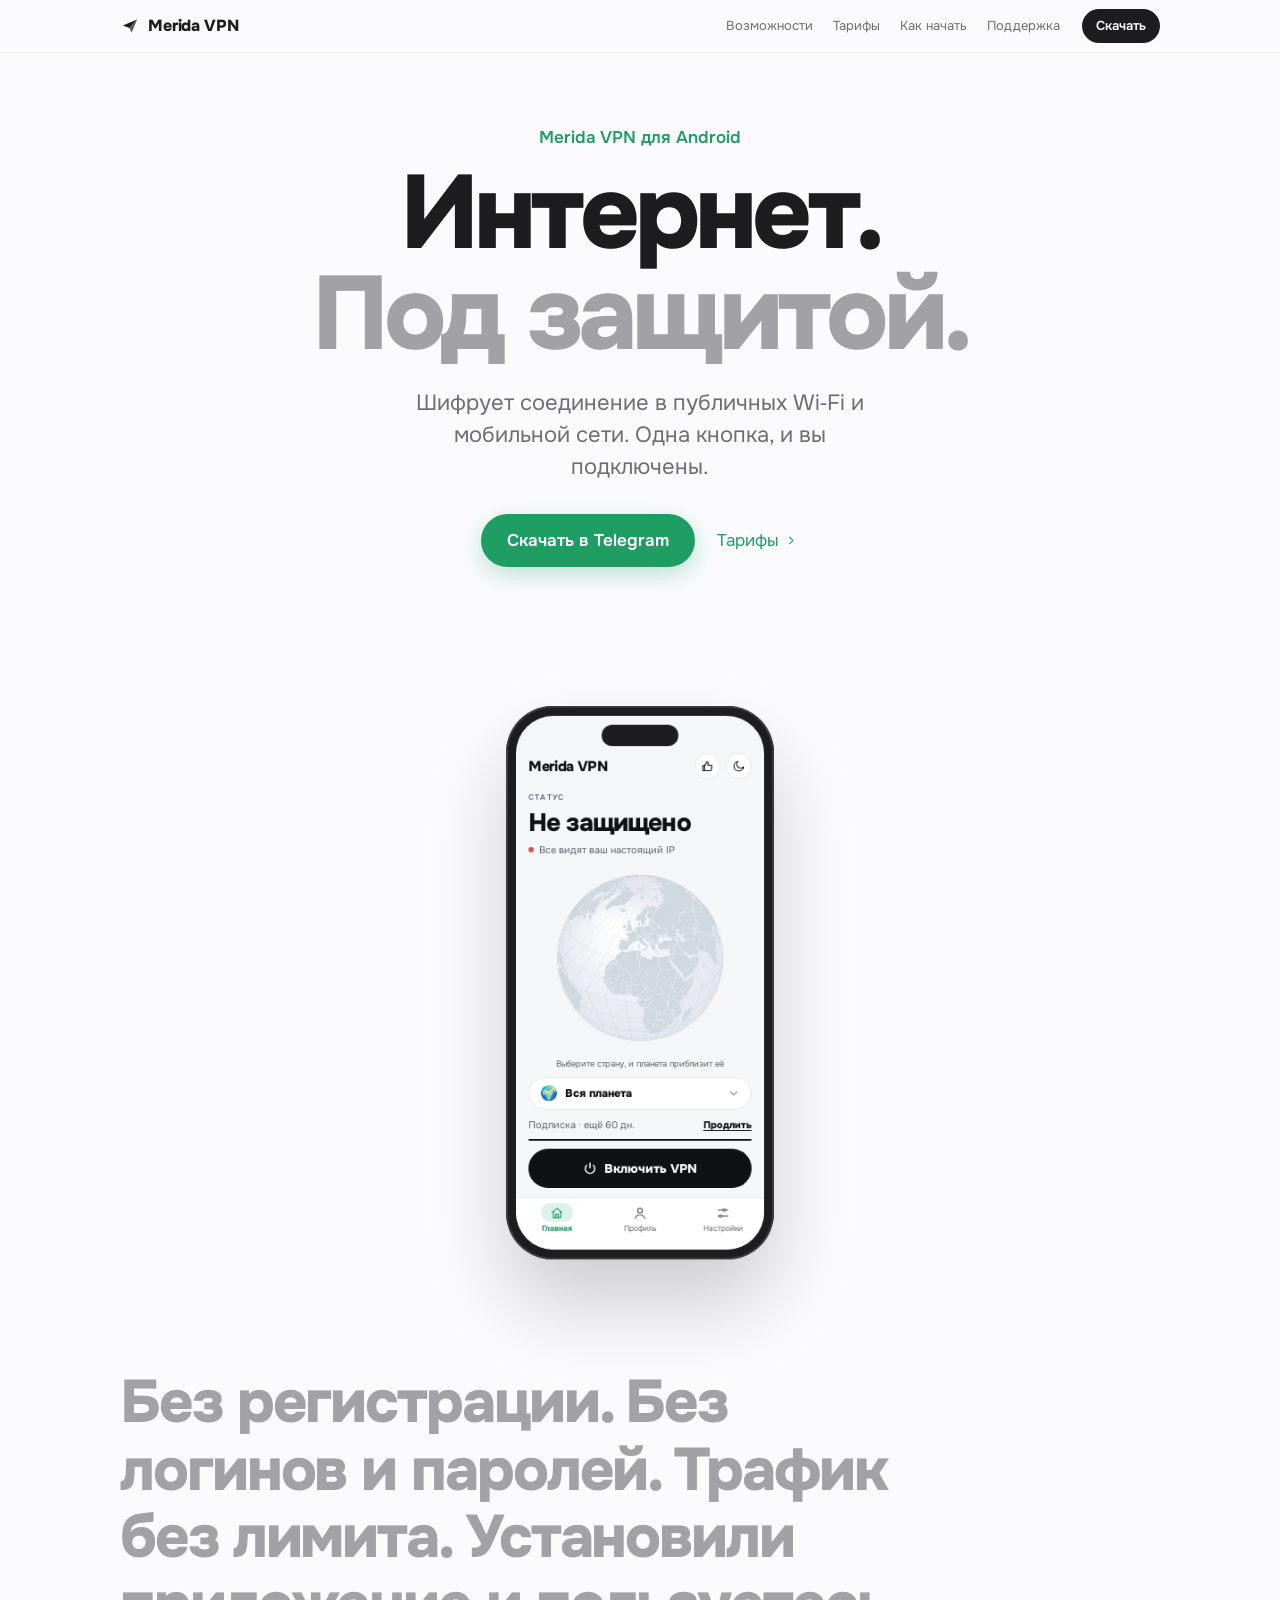
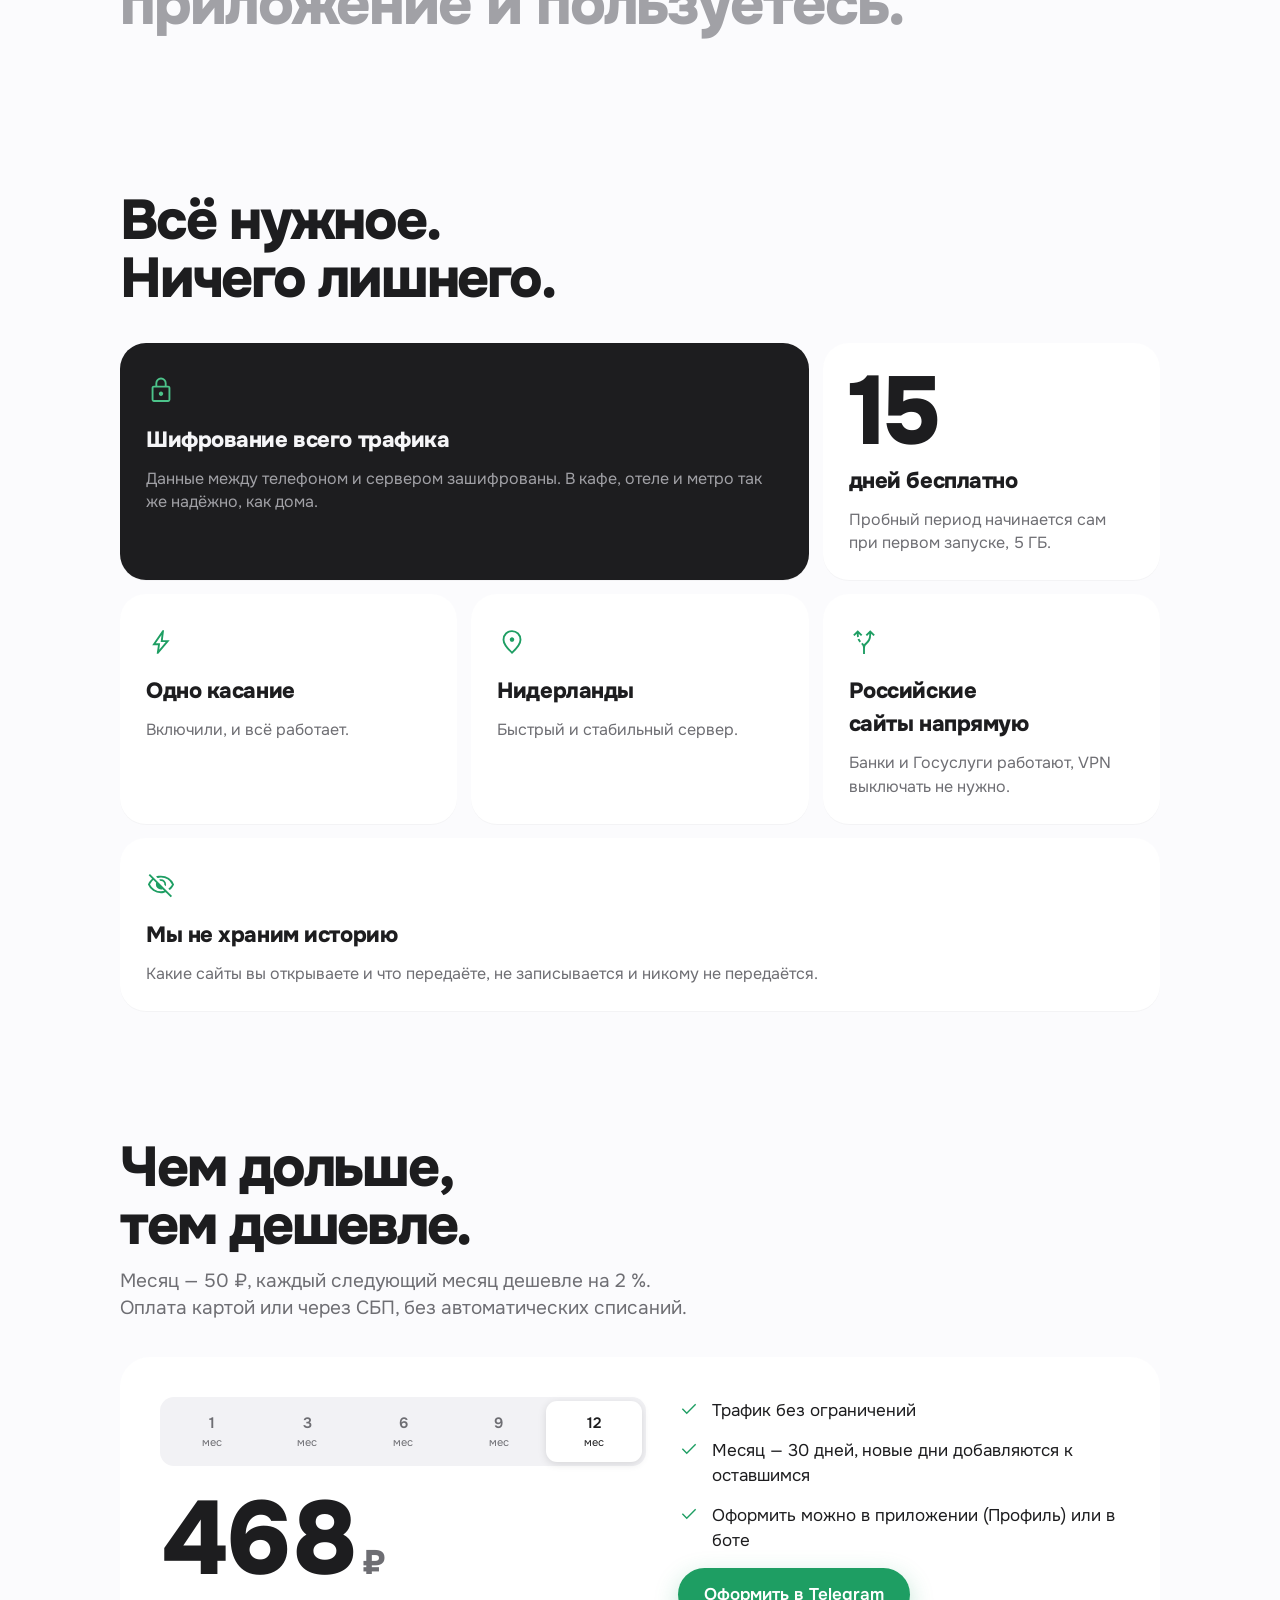
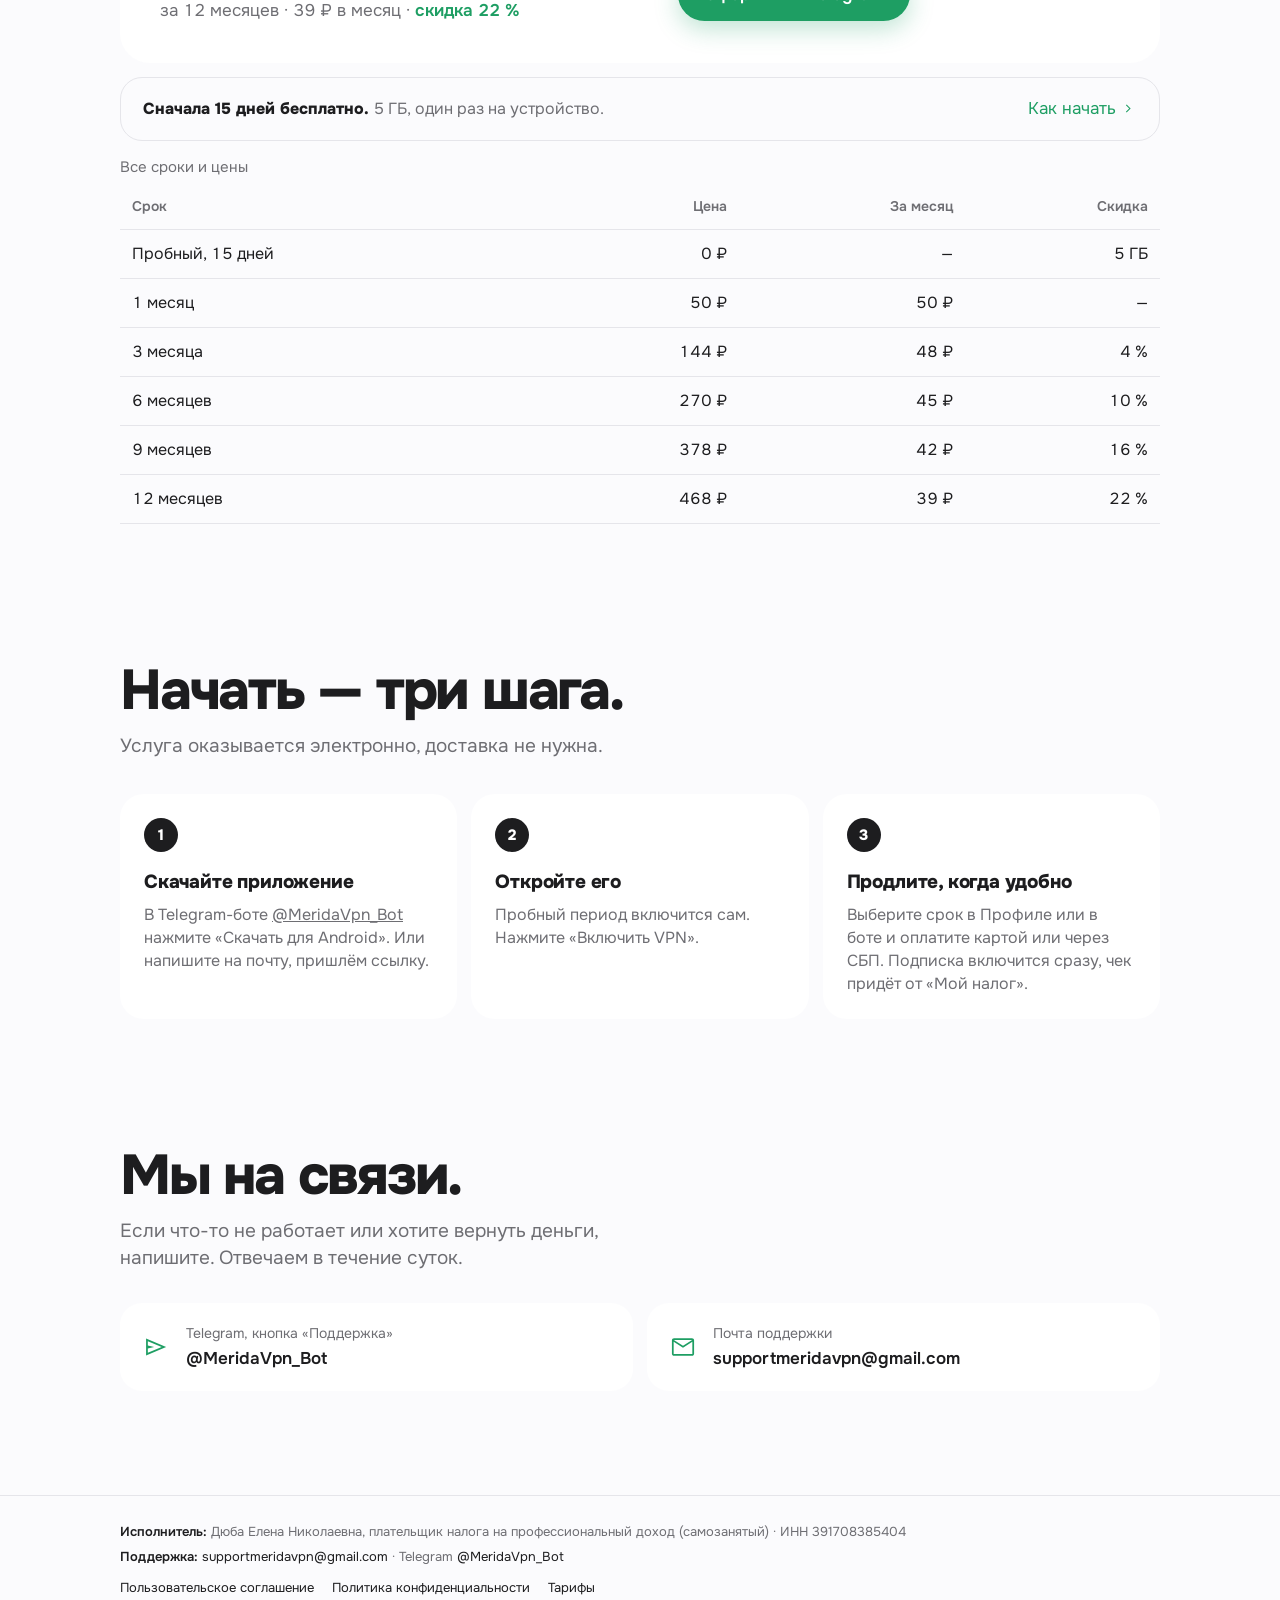
==== commit 9409ad1a: "Сайт: в телефоне настоящий экран приложения, который сам «подключается» Как в приложении: Merida VPN" ====
--- a/index.html
+++ b/index.html
@@ -33,13 +33,29 @@
   </section>
 
   <div class="stage">
-    <div class="phone" data-scrub role="img" aria-label="Приложение Merida VPN: подключено к серверу в Нидерландах">
-      <div class="screen">
-        <div class="st"><i></i>Подключено</div>
-        <div class="tm">Защищено · 00:12:41</div>
-        <img src="globe-light.webp" width="720" height="720" alt="">
-        <div class="srv">Нидерланды <small>Амстердам ›</small></div>
-        <div class="go">Отключить</div>
+    <div class="phone" data-scrub role="img" aria-label="Приложение Merida VPN: главный экран с планетой и кнопкой «Включить VPN»">
+      <div class="screen app" data-demo>
+        <div class="app-glow"></div>
+        <div class="app-body">
+          <div class="app-top"><b>Merida VPN</b><span>
+            <i class="rb"><svg viewBox="0 0 24 24"><path d="M7 11v9H4v-9h3z"></path><path d="M7 11l4-7c1.5 0 2.5 1 2.2 2.6L12.6 10H18a2 2 0 0 1 2 2.3l-1.2 6A2 2 0 0 1 16.8 20H7"></path></svg></i>
+            <i class="rb"><svg viewBox="0 0 24 24"><path d="M20.5 13.2A8.5 8.5 0 1 1 10.8 3.5a6.6 6.6 0 0 0 9.7 9.7z"></path></svg></i>
+          </span></div>
+          <div class="app-label">СТАТУС</div>
+          <div class="app-status" data-status>Не защищено</div>
+          <div class="app-sub"><i></i><span data-sub>Все видят ваш настоящий IP</span></div>
+          <div class="app-globe"><div class="g"><img src="globe-light.webp" width="720" height="720" alt=""><span class="nl"></span></div></div>
+          <div class="app-hint">Выберите страну, и планета приблизит её</div>
+          <div class="app-srv"><span class="em" data-flag>🌍</span><span data-server>Вся планета</span><svg viewBox="0 0 24 24"><path d="M6 9l6 6 6-6"></path></svg></div>
+          <div class="app-line"><span>Подписка · ещё 60 дн.</span><u>Продлить</u></div>
+          <div class="app-bar"></div>
+          <div class="app-btn"><svg viewBox="0 0 24 24"><path d="M12 3v8"></path><path d="M6.3 6.8a8 8 0 1 0 11.4 0"></path></svg><span data-btn>Включить VPN</span></div>
+        </div>
+        <div class="app-tabs">
+          <span class="cur"><i><svg viewBox="0 0 24 24"><path d="M4 11l8-7 8 7"></path><path d="M6 9.5V20h12V9.5"></path><path d="M10 20v-6h4v6"></path></svg></i>Главная</span>
+          <span><i><svg viewBox="0 0 24 24"><path d="M16 8a4 4 0 1 1-8 0a4 4 0 1 1 8 0z"></path><path d="M4 21c1.5-4 4.5-6 8-6s6.5 2 8 6"></path></svg></i>Профиль</span>
+          <span><i><svg viewBox="0 0 24 24"><path d="M4 7h8M16 7h4M4 17h2M10 17h10"></path><path d="M16 7a2 2 0 1 1-4 0a2 2 0 1 1 4 0z"></path><path d="M10 17a2 2 0 1 1-4 0a2 2 0 1 1 4 0z"></path></svg></i>Настройки</span>
+        </div>
       </div>
     </div>
   </div>
--- a/style.css
+++ b/style.css
@@ -48,15 +48,50 @@
 /* Телефон с приложением: выезжает и увеличивается при прокрутке */
 .stage { display: flex; justify-content: center; padding-block: 24px 40px; }
 .phone { --p: 1; width: min(300px, 76vw); aspect-ratio: 300 / 620; border-radius: 52px; padding: 11px; background: #1D1D1F; box-shadow: 0 50px 90px rgba(0, 0, 0, .18), inset 0 0 0 2px #3A3A3C; transform: translateY(calc((1 - var(--p)) * 70px)) scale(calc(.86 + .14 * var(--p))); will-change: transform; }
-.screen { position: relative; height: 100%; border-radius: 42px; overflow: hidden; background: #F5F6F8; display: flex; flex-direction: column; align-items: center; padding: 34px 18px 18px; color: #0F1115; }
-.screen::before { content: ""; position: absolute; top: 10px; left: 50%; width: 86px; height: 24px; margin-left: -43px; border-radius: 14px; background: #1D1D1F; }
-.screen .st { margin-top: 14px; display: flex; align-items: center; gap: 7px; font-weight: 800; font-size: 20px; letter-spacing: -.02em; }
-.screen .st i { width: 9px; height: 9px; border-radius: 50%; background: #1E9E63; box-shadow: 0 0 0 5px rgba(30, 158, 99, .16); }
-.screen .tm { font-size: 12px; color: #5B6270; margin-top: 4px; font-variant-numeric: tabular-nums; }
-.screen img { width: 112%; max-width: none; margin-top: 6px; flex: 1; min-height: 0; object-fit: contain; }
-.screen .srv { width: 100%; display: flex; align-items: center; justify-content: space-between; background: #fff; border: 1px solid #E3E6EB; border-radius: 16px; padding: 11px 14px; font-size: 13px; font-weight: 600; }
-.screen .srv small { color: #5B6270; font-weight: 400; }
-.screen .go { width: 100%; margin-top: 10px; text-align: center; background: #0F1115; color: #fff; border-radius: 18px; padding: 13px; font-size: 14px; font-weight: 800; }
+.screen { position: relative; height: 100%; border-radius: 42px; overflow: hidden; background: #F5F6F8; color: #0F1115; display: flex; flex-direction: column; text-align: left; }
+.screen::before { content: ""; position: absolute; z-index: 3; top: 10px; left: 50%; width: 86px; height: 24px; margin-left: -43px; border-radius: 14px; background: #1D1D1F; }
+/* Экран приложения — как настоящий; при прокрутке «подключается»: подключение… → защищено */
+.app-glow { position: absolute; inset: 0 0 auto; height: 46%; pointer-events: none; opacity: 0; transition: opacity 1s var(--ease); background: radial-gradient(ellipse at 50% 0, rgba(76, 195, 138, .34), transparent 70%); }
+.screen.connecting .app-glow { opacity: .55; background: radial-gradient(ellipse at 50% 0, rgba(138, 148, 173, .4), transparent 70%); }
+.screen.on .app-glow { opacity: 1; }
+.app-body { position: relative; flex: 1; min-height: 0; display: flex; flex-direction: column; gap: 7px; padding: 42px 14px 10px; }
+.app-top { display: flex; align-items: center; justify-content: space-between; }
+.app-top b { font-size: 16px; font-weight: 800; letter-spacing: -.02em; }
+.app-top span { display: flex; gap: 6px; }
+.rb { width: 29px; height: 29px; border-radius: 50%; border: 1px solid #E3E6EB; background: #fff; display: grid; place-items: center; }
+.app svg { fill: none; stroke: currentColor; stroke-width: 1.8; stroke-linecap: round; stroke-linejoin: round; }
+.rb svg { width: 15px; height: 15px; }
+.app-label { font-size: 8.5px; font-weight: 600; letter-spacing: .14em; color: #5B6270; margin-top: 8px; }
+.app-status { font-size: 28px; font-weight: 800; letter-spacing: -.03em; line-height: 1.05; }
+.app-sub { display: flex; align-items: center; gap: 6px; font-size: 11px; color: #5B6270; font-variant-numeric: tabular-nums; white-space: nowrap; overflow: hidden; }
+.app-sub i { flex: none; width: 6px; height: 6px; border-radius: 50%; background: #E5484D; transition: background .4s; }
+.screen.connecting .app-sub i { width: 8px; height: 8px; background: transparent; border: 1.5px solid #9AA0AC; border-top-color: transparent; animation: spin .8s linear infinite; }
+.screen.on .app-sub i { background: #1E9E63; }
+@keyframes spin { to { transform: rotate(360deg); } }
+.app-globe { position: relative; flex: 1; min-height: 0; overflow: hidden; }
+.app-globe .g { position: absolute; top: 50%; left: 50%; height: 100%; aspect-ratio: 1; transform-origin: 48.5% 34.5%; transform: translate(-50%, -50%); transition: transform 1.8s var(--ease); }
+.screen.on .app-globe .g { transform: translate(-50%, -50%) scale(1.9); }
+.app-globe img { width: 100%; height: 100%; }
+.app-globe .nl { position: absolute; left: 48.5%; top: 34.5%; width: 6px; height: 6px; margin: -3px 0 0 -3px; border-radius: 50%; background: #1E9E63; opacity: 0; transition: opacity .6s; }
+.screen.on .app-globe .nl { opacity: 1; transition-delay: 1s; animation: ping 1.8s ease-out 1.4s infinite; }
+@keyframes ping { 0% { box-shadow: 0 0 0 0 rgba(30, 158, 99, .55); } 100% { box-shadow: 0 0 0 9px rgba(30, 158, 99, 0); } }
+.app-hint { font-size: 9.5px; color: #5B6270; text-align: center; transition: opacity .4s; }
+.screen.on .app-hint, .screen.connecting .app-hint { opacity: 0; }
+.app-srv { display: flex; align-items: center; gap: 8px; background: #fff; border: 1px solid #E3E6EB; border-radius: 999px; padding: 8px 12px; font-size: 12.5px; font-weight: 800; }
+.app-srv .em { font-size: 16px; line-height: 1; }
+.app-srv svg { width: 14px; height: 14px; margin-left: auto; color: #5B6270; }
+.app-line { display: flex; justify-content: space-between; font-size: 11px; color: #5B6270; margin-top: 2px; }
+.app-line u { color: #0F1115; font-weight: 800; text-underline-offset: 2px; }
+.app-bar { height: 2.5px; border-radius: 2px; background: #0F1115; }
+.app-btn { display: flex; align-items: center; justify-content: center; gap: 8px; height: 44px; border-radius: 22px; background: #0F1115; color: #fff; font-size: 14px; font-weight: 800; margin-top: 2px; }
+.app-btn svg { width: 16px; height: 16px; stroke-width: 2.2; }
+.screen.on .app-btn svg, .screen.connecting .app-btn svg { display: none; }
+.app-tabs { display: grid; grid-template-columns: repeat(3, minmax(0, 1fr)); border-top: 1px solid #E3E6EB; background: #fff; padding: 6px 0 16px; }
+.app-tabs span { display: flex; flex-direction: column; align-items: center; gap: 2px; font-size: 8.5px; color: #5B6270; font-weight: 400; }
+.app-tabs i { width: 36px; height: 21px; border-radius: 11px; display: grid; place-items: center; }
+.app-tabs svg { width: 16px; height: 16px; }
+.app-tabs .cur { color: #1E9E63; font-weight: 800; }
+.app-tabs .cur i { background: rgba(30, 158, 99, .14); }
 
 /* Фраза, которая загорается слово за словом */
 .words { font-size: clamp(30px, 5.4vw, 60px); font-weight: 800; letter-spacing: -.035em; line-height: 1.12; max-width: 20ch; padding-block: 90px; }
